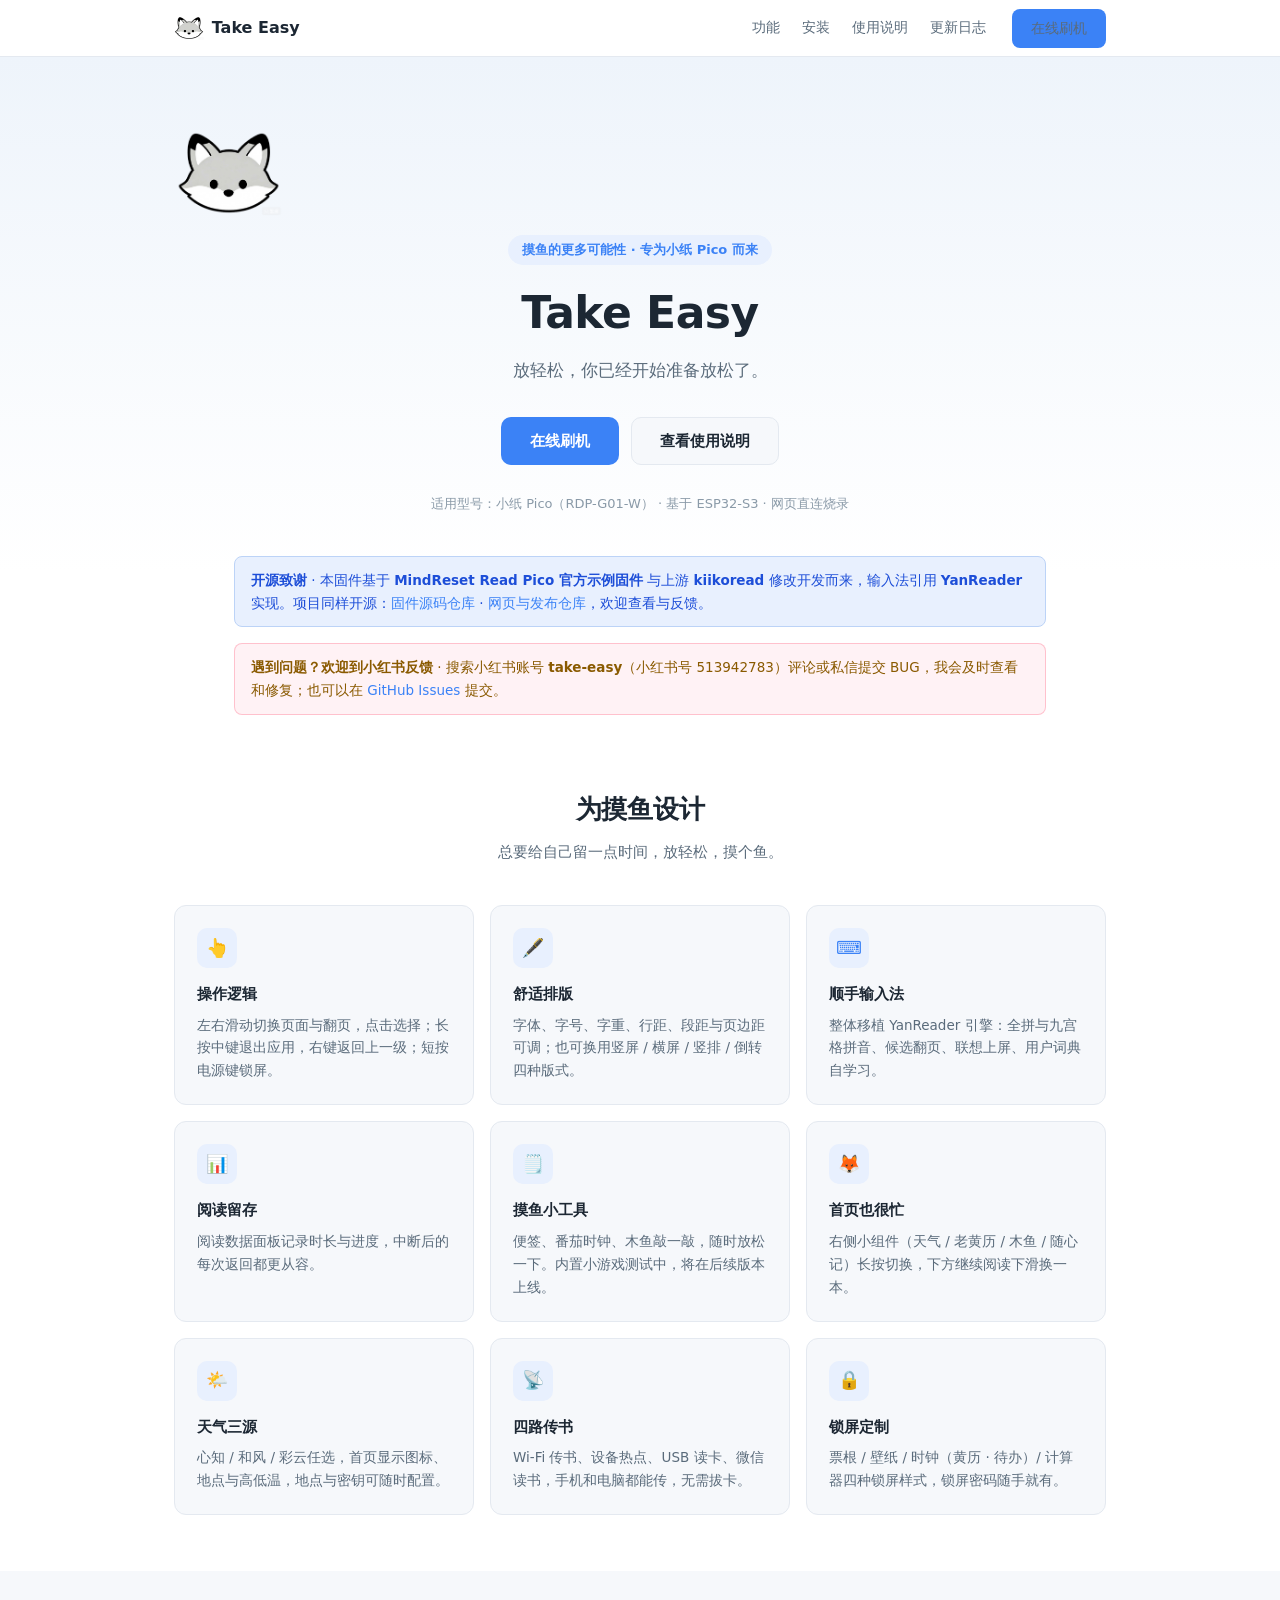
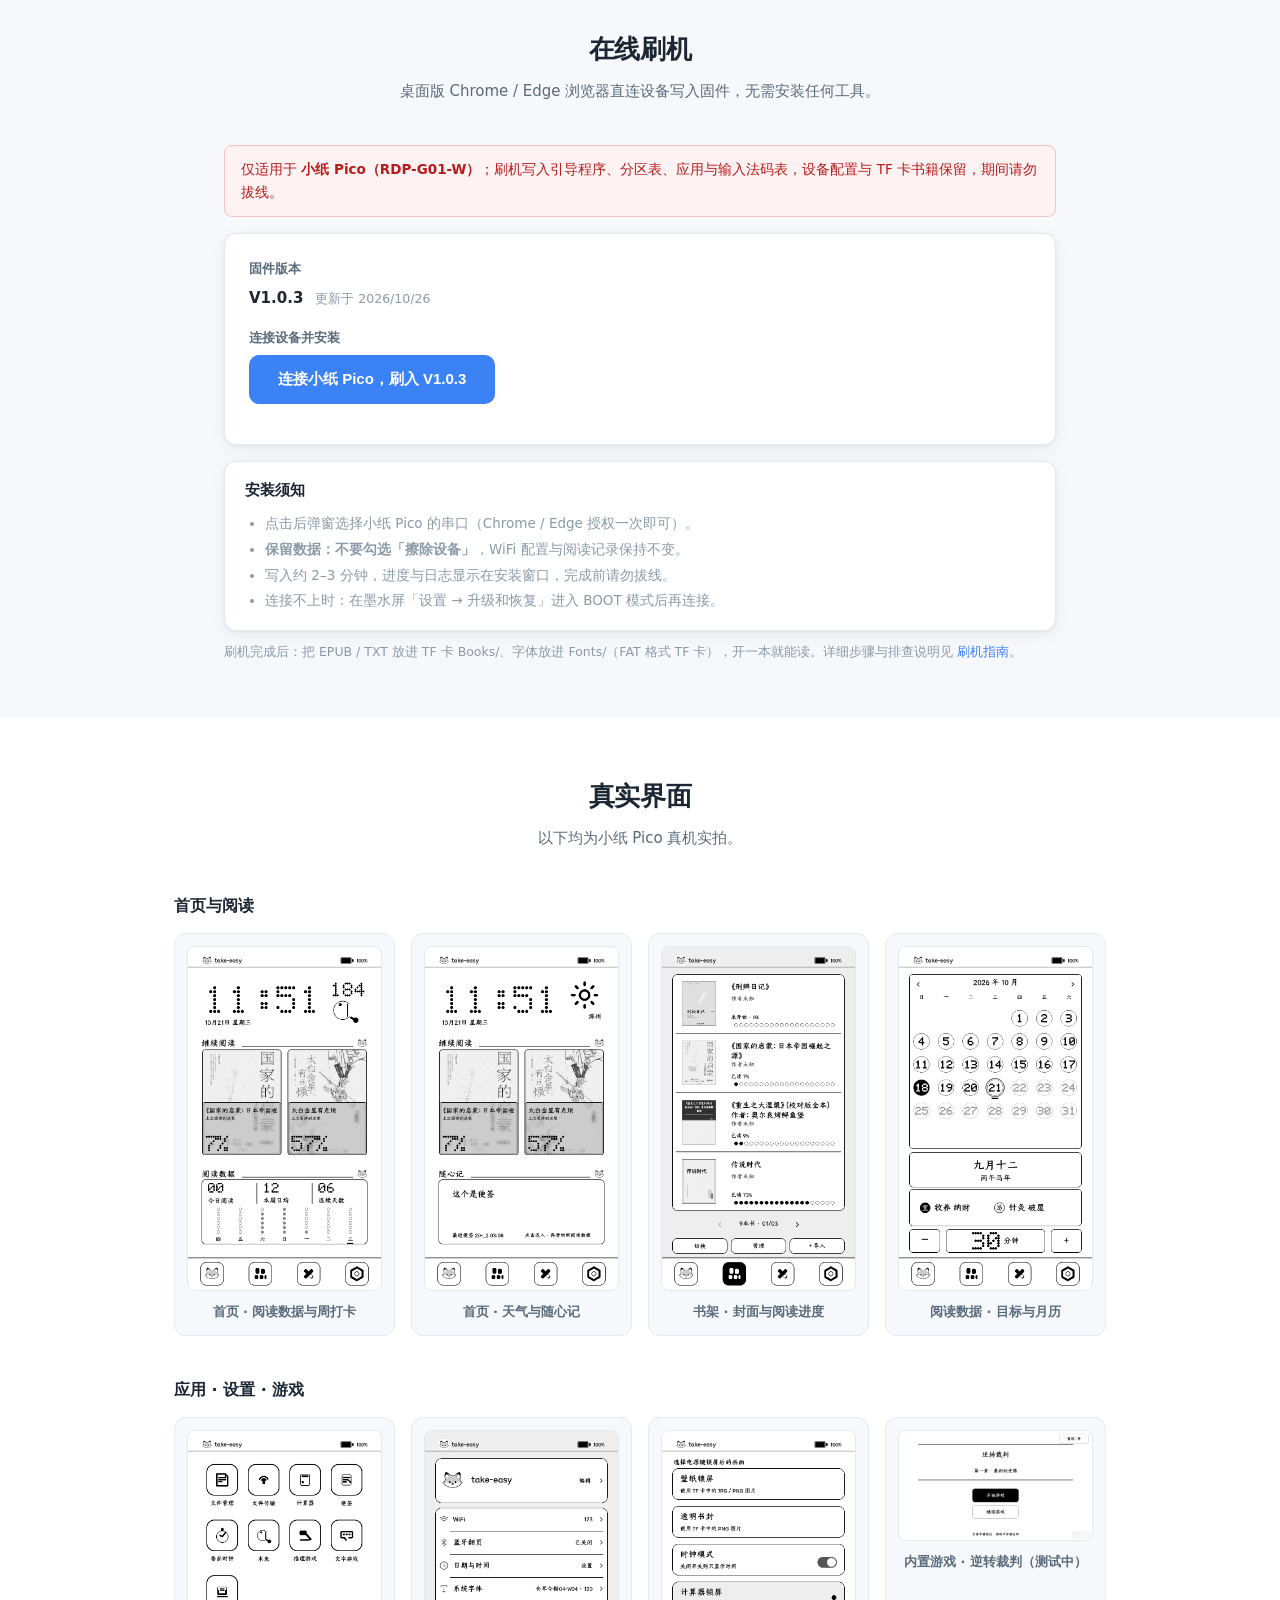
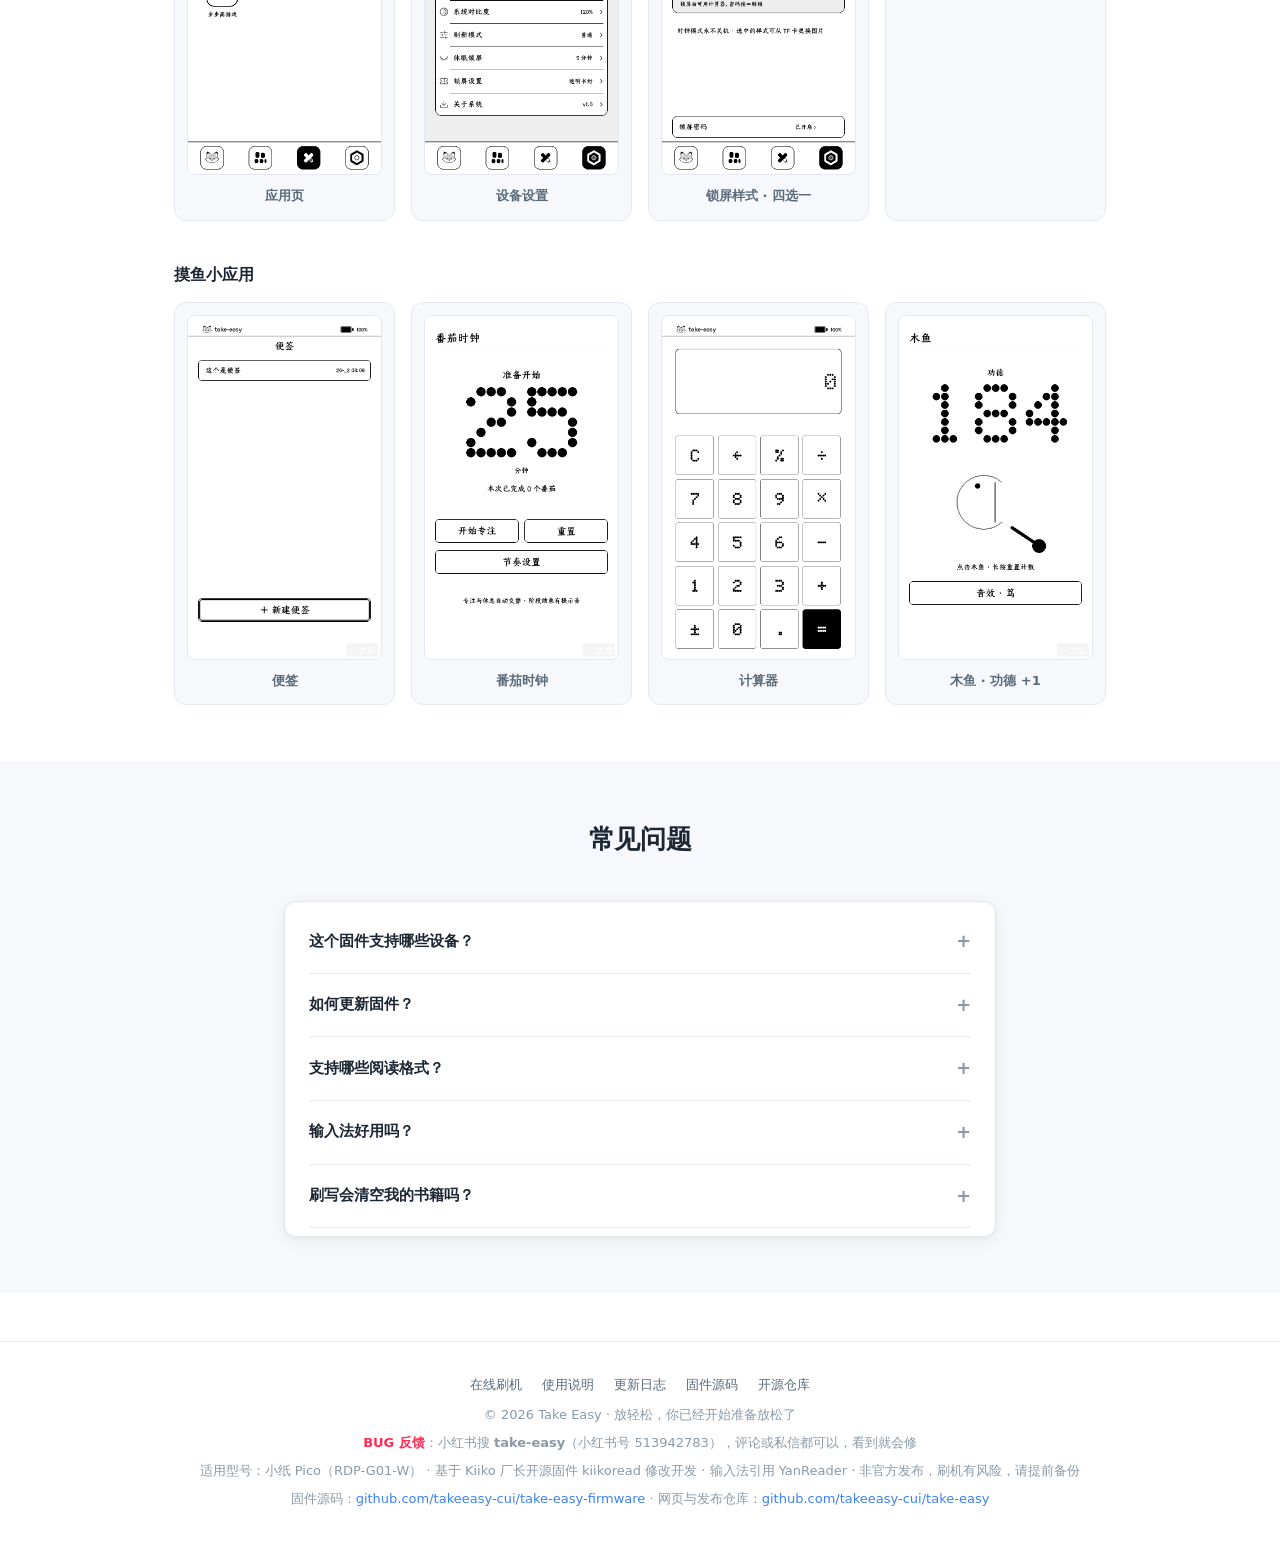
==== index.html @ c6db2474 "全站开源地址更新: 新增固件源码仓库 take-easy-firmware (github.com/takeeasy-cui/take-easy-firmware), BUG 反馈 Issues 指向" ====
<!DOCTYPE html>
<html lang="zh-CN">
<head>
  <meta charset="UTF-8" />
  <meta name="viewport" content="width=device-width, initial-scale=1" />
  <title>Take Easy · 摸鱼的更多可能性</title>
  <meta name="description" content="Take Easy · 放轻松，你已经开始准备放松了。适用于小纸 Pico 的墨水屏固件，在浏览器中直接安装。" />
  <link rel="icon" type="image/png" href="assets/icons/fox-32.png" />
  <link rel="stylesheet" href="assets/css/style.css?v=1.0.1" />
  <script src="./installer-bridge.js?v=1.0.1"></script>
  <script src="./flasher-integrity.js?v=20261026" defer></script>
  <script type="module" src="./vendor/web/install-button.js"></script>
</head>
<body>

  <nav class="nav">
    <div class="nav-inner">
      <a class="nav-brand" href="./"><img src="assets/icons/fox-logo.png" alt="Take Easy 图标" style="height:24px;width:auto;" /><span>Take Easy</span></a>
        <div class="nav-links">
        <a href="#features">功能</a>
        <a href="#flash">安装</a>
        <a href="docs/">使用说明</a>
        <a href="changelog/">更新日志</a>
        <a class="btn btn-primary" href="#flash">在线刷机</a>
      </div>
    </div>
  </nav>

  <!-- Hero -->
  <header class="hero">
    <div class="container">
      <img src="assets/icons/fox-logo.png" alt="Take Easy 狐狸图标" style="height:88px;width:auto;margin-bottom:18px;" />
      <span class="kicker">摸鱼的更多可能性 · 专为小纸 Pico 而来</span>
      <h1>Take Easy</h1>
      <p class="sub">放轻松，你已经开始准备放松了。</p>
      <div class="cta">
        <a class="btn btn-primary btn-lg" href="#flash">在线刷机</a>
        <a class="btn btn-ghost btn-lg" href="docs/">查看使用说明</a>
      </div>
      <p class="meta">适用型号：小纸 Pico（RDP-G01-W） · 基于 ESP32-S3 · 网页直连烧录</p>
    </div>
  </header>

  <!-- 开源致谢 -->
  <div class="container" style="max-width:860px;margin-top:-32px;">
    <div class="notice info">
      <div>
        <b>开源致谢</b> · 本固件基于 <b>MindReset Read Pico 官方示例固件</b> 与上游 <b>kiikoread</b> 修改开发而来，输入法引用 <b>YanReader</b> 实现。项目同样开源：<a href="https://github.com/takeeasy-cui/take-easy-firmware">固件源码仓库</a> · <a href="https://github.com/takeeasy-cui/take-easy">网页与发布仓库</a>，欢迎查看与反馈。
      </div>
    </div>
    <div class="notice" style="margin-top:12px;background:rgba(255,44,85,.06);border:1px solid rgba(255,44,85,.25);">
      <div>
        <b>遇到问题？欢迎到小红书反馈</b> · 搜索小红书账号 <b>take-easy</b>（小红书号 513942783）评论或私信提交 BUG，我会及时查看和修复；也可以在 <a href="https://github.com/takeeasy-cui/take-easy-firmware/issues">GitHub Issues</a> 提交。
      </div>
    </div>
  </div>

  <!-- 特性 -->
  <section class="section" id="features">
    <div class="container">
      <div class="section-title">
        <h2>为摸鱼设计</h2>
        <p>总要给自己留一点时间，放轻松，摸个鱼。</p>
      </div>
      <div class="features">
        <div class="feature">
          <div class="icon">👆</div>
          <h3>操作逻辑</h3>
          <p>左右滑动切换页面与翻页，点击选择；长按中键退出应用，右键返回上一级；短按电源键锁屏。</p>
        </div>
        <div class="feature">
          <div class="icon">🖋️</div>
          <h3>舒适排版</h3>
          <p>字体、字号、字重、行距、段距与页边距可调；也可换用竖屏 / 横屏 / 竖排 / 倒转四种版式。</p>
        </div>
        <div class="feature">
          <div class="icon">⌨️</div>
          <h3>顺手输入法</h3>
          <p>整体移植 YanReader 引擎：全拼与九宫格拼音、候选翻页、联想上屏、用户词典自学习。</p>
        </div>
        <div class="feature">
          <div class="icon">📊</div>
          <h3>阅读留存</h3>
          <p>阅读数据面板记录时长与进度，中断后的每次返回都更从容。</p>
        </div>
        <div class="feature">
          <div class="icon">🗒️</div>
          <h3>摸鱼小工具</h3>
          <p>便签、番茄时钟、木鱼敲一敲，随时放松一下。内置小游戏测试中，将在后续版本上线。</p>
        </div>
        <div class="feature">
          <div class="icon">🦊</div>
          <h3>首页也很忙</h3>
          <p>右侧小组件（天气 / 老黄历 / 木鱼 / 随心记）长按切换，下方继续阅读下滑换一本。</p>
        </div>
        <div class="feature">
          <div class="icon">🌤️</div>
          <h3>天气三源</h3>
          <p>心知 / 和风 / 彩云任选，首页显示图标、地点与高低温，地点与密钥可随时配置。</p>
        </div>
        <div class="feature">
          <div class="icon">📡</div>
          <h3>四路传书</h3>
          <p>Wi-Fi 传书、设备热点、USB 读卡、微信读书，手机和电脑都能传，无需拔卡。</p>
        </div>
        <div class="feature">
          <div class="icon">🔒</div>
          <h3>锁屏定制</h3>
          <p>票根 / 壁纸 / 时钟（黄历 · 待办）/ 计算器四种锁屏样式，锁屏密码随手就有。</p>
        </div>
      </div>
    </div>
  </section>

  <!-- 在线刷机（ESP Web Tools，2026-10-21 参照 kiikoread 刷机模式重做） -->
  <section class="section" id="flash" style="background:var(--bg-soft);">
    <div class="container" style="max-width:880px;">
      <div class="section-title">
        <h2>在线刷机</h2>
        <p>桌面版 Chrome / Edge 浏览器直连设备写入固件，无需安装任何工具。</p>
      </div>
      <div class="notice danger">
        <div>仅适用于 <b>小纸 Pico（RDP-G01-W）</b>；刷机写入引导程序、分区表、应用与输入法码表，设备配置与 TF 卡书籍保留，期间请勿拔线。</div>
      </div>
      <div class="card" style="margin-top:16px;">
        <div class="field">
          <label>固件版本</label>
          <div style="display:flex;gap:12px;align-items:baseline;flex-wrap:wrap;">
            <b id="fw-version" style="font-size:15px;">读取中…</b>
            <span id="fw-updated" style="font-size:12.5px;color:var(--text-3);"></span>
          </div>
        </div>
        <div class="field">
          <label>连接设备并安装</label>
          <esp-web-install-button id="flash-installer" hidden manifest="firmware/manifest.json">
            <button slot="activate" class="btn btn-primary btn-lg" type="button">连接小纸 Pico，开始刷机</button>
          </esp-web-install-button>
          <div id="flash-help" style="font-size:13.5px;color:var(--text-3);margin-top:8px;line-height:1.8;">
            <strong id="flash-help-title">正在加载刷机按钮…</strong>
            <p style="margin:6px 0 0;">请在电脑上使用 Chrome 或 Edge 打开本页，用数据线连接墨水屏后点击连接。</p>
          </div>
        </div>
      </div>
      <div class="card" style="margin-top:16px;padding:16px 20px;">
        <h3 style="margin:0 0 8px;font-size:15px;">安装须知</h3>
        <ul style="margin:0;padding-left:20px;font-size:13.5px;color:var(--text-3);line-height:1.9;">
          <li>点击后弹窗选择小纸 Pico 的串口（Chrome / Edge 授权一次即可）。</li>
          <li><b>保留数据：不要勾选「擦除设备」</b>，WiFi 配置与阅读记录保持不变。</li>
          <li>写入约 2–3 分钟，进度与日志显示在安装窗口，完成前请勿拔线。</li>
          <li>连接不上时：在墨水屏「设置 → 升级和恢复」进入 BOOT 模式后再连接。</li>
        </ul>
      </div>
      <p style="font-size:12.5px;color:var(--text-3);margin-top:10px;">
        刷机完成后：把 EPUB / TXT 放进 TF 卡 Books/、字体放进 Fonts/（FAT 格式 TF 卡），开一本就能读。详细步骤与排查说明见 <a href="install/">刷机指南</a>。
      </p>
    </div>
  </section>

  <!-- 界面截图 -->
  <section class="section">
    <div class="container">
      <div class="section-title">
        <h2>真实界面</h2>
        <p>以下均为小纸 Pico 真机实拍。</p>
      </div>

      <div class="shots-group">
        <h3>首页与阅读</h3>
        <div class="shots">
          <figure class="shot">
            <div class="pic"><img src="images/home.png" alt="首页：阅读数据与周打卡" loading="lazy" /></div>
            <figcaption>首页 · 阅读数据与周打卡</figcaption>
          </figure>
          <figure class="shot">
            <div class="pic"><img src="images/home-alt.png" alt="首页：天气与随心记" loading="lazy" /></div>
            <figcaption>首页 · 天气与随心记</figcaption>
          </figure>
          <figure class="shot">
            <div class="pic"><img src="images/shelf.png" alt="书架：封面与阅读进度" loading="lazy" /></div>
            <figcaption>书架 · 封面与阅读进度</figcaption>
          </figure>
          <figure class="shot">
            <div class="pic"><img src="images/reading-stats.png" alt="阅读数据：每日目标与月历" loading="lazy" /></div>
            <figcaption>阅读数据 · 目标与月历</figcaption>
          </figure>
        </div>
      </div>

      <div class="shots-group">
        <h3>应用 · 设置 · 游戏</h3>
        <div class="shots">
          <figure class="shot">
            <div class="pic"><img src="images/apps.png" alt="应用页" loading="lazy" /></div>
            <figcaption>应用页</figcaption>
          </figure>
          <figure class="shot">
            <div class="pic"><img src="images/settings.png" alt="设备设置" loading="lazy" /></div>
            <figcaption>设备设置</figcaption>
          </figure>
          <figure class="shot">
            <div class="pic"><img src="images/lockscreen.png" alt="锁屏样式：四种可选" loading="lazy" /></div>
            <figcaption>锁屏样式 · 四选一</figcaption>
          </figure>
          <figure class="shot">
            <div class="pic"><img src="images/game.png" alt="内置游戏：逆转裁判（测试中）" loading="lazy" /></div>
            <figcaption>内置游戏 · 逆转裁判（测试中）</figcaption>
          </figure>
        </div>
      </div>

      <div class="shots-group">
        <h3>摸鱼小应用</h3>
        <div class="shots cols4">
          <figure class="shot">
            <div class="pic"><img src="images/notes.png" alt="便签" loading="lazy" /></div>
            <figcaption>便签</figcaption>
          </figure>
          <figure class="shot">
            <div class="pic"><img src="images/pomodoro.png" alt="番茄时钟" loading="lazy" /></div>
            <figcaption>番茄时钟</figcaption>
          </figure>
          <figure class="shot">
            <div class="pic"><img src="images/calculator.png" alt="计算器" loading="lazy" /></div>
            <figcaption>计算器</figcaption>
          </figure>
          <figure class="shot">
            <div class="pic"><img src="images/woodfish.png" alt="木鱼" loading="lazy" /></div>
            <figcaption>木鱼 · 功德 +1</figcaption>
          </figure>
        </div>
      </div>
    </div>
  </section>

  <!-- FAQ -->
  <section class="section" style="background:var(--bg-soft);">
    <div class="container" style="max-width:760px;">
      <div class="section-title">
        <h2>常见问题</h2>
      </div>
      <div class="card" style="padding:8px 24px;">
        <details class="faq-item">
          <summary>这个固件支持哪些设备？</summary>
          <div class="ans">仅适用于小纸 Pico（RDP-G01-W，ESP32-S3 · 16MB 闪存 + 8MB PSRAM）墨水屏设备，请勿用于其他设备。</div>
        </details>
        <details class="faq-item">
          <summary>如何更新固件？</summary>
          <div class="ans">回到本页网页在线刷机重新安装即可；安装默认保留设备设置与阅读数据，TF 卡书籍不受影响。</div>
        </details>
        <details class="faq-item">
          <summary>支持哪些阅读格式？</summary>
          <div class="ans">EPUB 与 TXT。文字与常见插图可直接阅读，复杂的固定版式文档与超出容量的文件可能无法打开。</div>
        </details>
        <details class="faq-item">
          <summary>输入法好用吗？</summary>
          <div class="ans">输入法整体移植自 YanReader 引擎，支持全拼与九宫格拼音、候选翻页、联想上屏和用户词典自学习。</div>
        </details>
        <details class="faq-item">
          <summary>刷写会清空我的书籍吗？</summary>
          <div class="ans">不会。刷写针对设备闪存，不处理 TF 卡。书籍、字体等文件都保存在 TF 卡上。</div>
        </details>
      </div>
    </div>
  </section>

  <footer class="footer">
    <div class="links">
      <a href="install/">在线刷机</a>
      <a href="docs/">使用说明</a>
      <a href="changelog/">更新日志</a>
      <a href="https://github.com/takeeasy-cui/take-easy-firmware">固件源码</a>
      <a href="https://github.com/takeeasy-cui/take-easy">开源仓库</a>
    </div>
    <p>© 2026 Take Easy · 放轻松，你已经开始准备放松了</p>
    <p style="margin-top:6px;"><b style="color:#ff2d55;">BUG 反馈</b>：小红书搜 <b>take-easy</b>（小红书号 513942783），评论或私信都可以，看到就会修</p>
    <p style="margin-top:6px;">适用型号：小纸 Pico（RDP-G01-W） · 基于 Kiiko 厂长开源固件 kiikoread 修改开发 · 输入法引用 YanReader · 非官方发布，刷机有风险，请提前备份</p>
    <p style="margin-top:6px;">固件源码：<a href="https://github.com/takeeasy-cui/take-easy-firmware">github.com/takeeasy-cui/take-easy-firmware</a> · 网页与发布仓库：<a href="https://github.com/takeeasy-cui/take-easy">github.com/takeeasy-cui/take-easy</a></p>
  </footer>

  <script>
    (() => {
      let installer = document.getElementById("flash-installer");
      const help = document.getElementById("flash-help");
      const title = document.getElementById("flash-help-title");
      const versionEl = document.getElementById("fw-version");
      const updatedEl = document.getElementById("fw-updated");
      let serialReady = false, manifestReady = false;
      if (location.protocol === "file:") {
        title.textContent = "本地预览无法刷机，请访问线上刷机页。";
        return;
      }
      const showInstaller = () => { installer.hidden = !(serialReady && manifestReady); help.hidden = serialReady && manifestReady; };
      if (!window.isSecureContext) title.textContent = "请使用 HTTPS 打开的刷机页。";
      else if (!("serial" in navigator)) title.textContent = "当前浏览器无法连接串口，请使用电脑版 Chrome 或 Edge。";
      else {
        title.textContent = "正在加载刷机按钮…";
        const timer = setTimeout(() => { if (installer.hidden) title.textContent = "刷机按钮未能加载，请刷新页面后重试。"; }, 5000);
        customElements.whenDefined("esp-web-install-button").then(() => { clearTimeout(timer); serialReady = true; showInstaller(); });
      }
      (async () => {
        try {
          const manifestURL = new URL("firmware/manifest.json", document.baseURI).href;
          const response = await fetch(manifestURL, {cache: "no-store"});
          if (!response.ok) throw new Error("Release unavailable");
          const manifest = await response.json();
          versionEl.textContent = "V" + manifest.version;
          const published = new Date(manifest.updated_at);
          if (Number.isFinite(published.getTime()))
            updatedEl.textContent = "更新于 " + new Intl.DateTimeFormat("zh-CN", {timeZone: "Asia/Shanghai", year: "numeric", month: "2-digit", day: "2-digit"}).format(published);
          // 与 kiikoread 同构：克隆重建安装器，绑定校验快照与绝对清单地址
          const next = installer.cloneNode(true);
          next.manifest = manifestURL;
          next.setAttribute("manifest", manifestURL);
          next.prepareManifest = () => window.TakeEasyFlasher.prepare(manifest, manifestURL);
          next.querySelector("button").textContent = "连接小纸 Pico，刷入 V" + manifest.version;
          installer.replaceWith(next);
          installer = next;
          manifestReady = true;
          showInstaller();
        } catch (error) {
          versionEl.textContent = "版本信息读取失败，请刷新页面重试";
        }
      })();
    })();
  </script>
</body>
</html>
---- assets/css/style.css ----
/* ============================================================
   固件发布站 · 全局样式
   风格：极简 · 白底 · 淡蓝主色 · 扁平 · 紧凑
   ============================================================ */

:root {
  --bg: #ffffff;
  --bg-soft: #f6f8fb;
  --bg-blue: #eef4fb;
  --text: #1c2733;
  --text-2: #5a6b7b;
  --text-3: #8a9aa8;
  --primary: #3b82f6;
  --primary-dark: #2563eb;
  --primary-soft: #e8f0fe;
  --border: #e4e9f0;
  --success: #16a34a;
  --warn: #d97706;
  --danger: #dc2626;
  --radius: 12px;
  --radius-sm: 8px;
  --shadow: 0 1px 3px rgba(28, 39, 51, 0.06), 0 4px 16px rgba(28, 39, 51, 0.06);
  --font: "PingFang SC", "Microsoft YaHei", "Segoe UI", system-ui, -apple-system, sans-serif;
  --mono: "Cascadia Code", "JetBrains Mono", Consolas, "Courier New", monospace;
}

* { box-sizing: border-box; margin: 0; padding: 0; }

html { scroll-behavior: smooth; }

body {
  font-family: var(--font);
  background: var(--bg);
  color: var(--text);
  font-size: 15px;
  line-height: 1.7;
  -webkit-font-smoothing: antialiased;
}

a { color: var(--primary); text-decoration: none; }
a:hover { color: var(--primary-dark); }

img { max-width: 100%; display: block; }

.container { max-width: 980px; margin: 0 auto; padding: 0 24px; }

/* ---------- 导航栏 ---------- */
.nav {
  position: sticky; top: 0; z-index: 100;
  background: rgba(255, 255, 255, 0.85);
  backdrop-filter: blur(12px);
  -webkit-backdrop-filter: blur(12px);
  border-bottom: 1px solid var(--border);
}
.nav-inner {
  max-width: 980px; margin: 0 auto; padding: 0 24px;
  display: flex; align-items: center; justify-content: space-between;
  height: 56px;
}
.nav-brand {
  display: flex; align-items: center; gap: 8px;
  font-weight: 700; font-size: 16px; color: var(--text);
}
.nav-brand .dot {
  width: 8px; height: 8px; border-radius: 50%;
  background: var(--primary); display: inline-block;
}
.nav-links { display: flex; gap: 22px; align-items: center; }
.nav-links a { color: var(--text-2); font-size: 14px; font-weight: 500; }
.nav-links a:hover { color: var(--primary); }
.nav-links .btn { margin-left: 4px; }

@media (max-width: 640px) {
  .nav-links { gap: 12px; }
  .nav-links a { font-size: 13px; }
  .hide-sm { display: none; }
}

/* ---------- 按钮 ---------- */
.btn {
  display: inline-flex; align-items: center; gap: 6px;
  padding: 8px 18px; border-radius: var(--radius-sm);
  font-size: 14px; font-weight: 600; line-height: 1.5;
  border: 1px solid transparent; cursor: pointer;
  transition: all 0.15s ease; user-select: none;
}
.btn:disabled { opacity: 0.5; cursor: not-allowed; }
.btn-primary { background: var(--primary); color: #fff; }
.btn-primary:hover:not(:disabled) { background: var(--primary-dark); }
.btn-outline { background: transparent; color: var(--primary); border-color: var(--primary); }
.btn-outline:hover:not(:disabled) { background: var(--primary-soft); }
.btn-ghost { background: var(--bg-soft); color: var(--text); border-color: var(--border); }
.btn-ghost:hover:not(:disabled) { background: var(--border); }
.btn-lg { padding: 12px 28px; font-size: 15px; border-radius: 10px; }
.btn-block { width: 100%; justify-content: center; }
.btn-success { background: var(--success); color: #fff; }
.btn-success:hover:not(:disabled) { background: #15803d; }

/* ---------- Hero ---------- */
.hero {
  padding: 72px 0 56px;
  background: linear-gradient(180deg, var(--bg-blue) 0%, var(--bg) 100%);
  text-align: center;
}
.hero .kicker {
  display: inline-block; font-size: 13px; font-weight: 600;
  color: var(--primary); background: var(--primary-soft);
  padding: 4px 14px; border-radius: 999px; margin-bottom: 20px;
}
.hero h1 { font-size: 44px; font-weight: 800; letter-spacing: -0.5px; line-height: 1.25; }
.hero .sub { margin: 16px auto 32px; max-width: 560px; color: var(--text-2); font-size: 17px; }
.hero .cta { display: flex; gap: 12px; justify-content: center; flex-wrap: wrap; }
.hero .meta { margin-top: 28px; color: var(--text-3); font-size: 13px; }

@media (max-width: 640px) {
  .hero { padding: 48px 0 40px; }
  .hero h1 { font-size: 32px; }
}

/* ---------- 区块 ---------- */
.section { padding: 56px 0; }
.section-title { text-align: center; margin-bottom: 40px; }
.section-title h2 { font-size: 26px; font-weight: 800; letter-spacing: -0.3px; }
.section-title p { color: var(--text-2); margin-top: 8px; font-size: 15px; }

/* 特性卡片 */
.features { display: grid; grid-template-columns: repeat(3, 1fr); gap: 16px; }
@media (max-width: 768px) { .features { grid-template-columns: 1fr; } }
.feature {
  background: var(--bg-soft); border: 1px solid var(--border);
  border-radius: var(--radius); padding: 22px;
  transition: transform 0.15s ease, box-shadow 0.15s ease;
}
.feature:hover { transform: translateY(-2px); box-shadow: var(--shadow); }
.feature .icon {
  width: 40px; height: 40px; border-radius: 10px;
  background: var(--primary-soft); color: var(--primary);
  display: flex; align-items: center; justify-content: center;
  font-size: 18px; margin-bottom: 14px;
}
.feature h3 { font-size: 15px; font-weight: 700; margin-bottom: 6px; }
.feature p { font-size: 13.5px; color: var(--text-2); }

/* ---------- 卡片/面板 ---------- */
.card {
  background: var(--bg); border: 1px solid var(--border);
  border-radius: var(--radius); box-shadow: var(--shadow);
  padding: 24px;
}
.card + .card { margin-top: 16px; }

/* ---------- 刷机页 ---------- */
.flash-wrap { max-width: 720px; margin: 0 auto; padding: 48px 0 72px; }
.flash-steps {
  display: flex; gap: 8px; margin-bottom: 28px;
  counter-reset: step;
}
.flash-steps .step {
  flex: 1; text-align: center; padding: 10px 8px;
  border: 1px solid var(--border); border-radius: var(--radius-sm);
  background: var(--bg-soft); color: var(--text-3);
  font-size: 13px; font-weight: 600; position: relative;
}
.flash-steps .step.active {
  background: var(--primary-soft); border-color: var(--primary);
  color: var(--primary);
}
.flash-steps .step.done {
  background: #e7f6ec; border-color: #bbe6c8; color: var(--success);
}

/* 进度条 */
.progress-wrap { margin-top: 16px; }
.progress-bar {
  height: 8px; background: var(--bg-soft);
  border: 1px solid var(--border); border-radius: 999px; overflow: hidden;
}
.progress-bar .fill {
  height: 100%; width: 0%; border-radius: 999px;
  background: linear-gradient(90deg, var(--primary), #60a5fa);
  transition: width 0.2s ease;
}
.progress-text { display: flex; justify-content: space-between; font-size: 12.5px; color: var(--text-3); margin-top: 6px; }

/* 日志 */
.log {
  margin-top: 16px; background: #0f172a; color: #cbd5e1;
  border-radius: var(--radius-sm); padding: 14px 16px;
  font-family: var(--mono); font-size: 12.5px; line-height: 1.6;
  max-height: 220px; overflow-y: auto; white-space: pre-wrap; word-break: break-all;
}
.log .ok { color: #4ade80; }
.log .err { color: #f87171; }
.log .info { color: #93c5fd; }

/* 表单 */
.field { margin-bottom: 16px; }
.field label { display: block; font-size: 13px; font-weight: 600; margin-bottom: 6px; color: var(--text-2); }
.select, .input {
  width: 100%; padding: 10px 14px; font-size: 14px;
  border: 1px solid var(--border); border-radius: var(--radius-sm);
  background: var(--bg); color: var(--text); outline: none;
  font-family: var(--font);
}
.select:focus, .input:focus { border-color: var(--primary); box-shadow: 0 0 0 3px var(--primary-soft); }

/* 单选卡片 */
.radio-cards { display: grid; grid-template-columns: 1fr 1fr; gap: 12px; }
.radio-card {
  border: 1px solid var(--border); border-radius: var(--radius-sm);
  padding: 14px 16px; cursor: pointer; transition: all 0.15s ease;
  background: var(--bg);
}
.radio-card:hover { border-color: var(--primary); }
.radio-card.selected { border-color: var(--primary); background: var(--primary-soft); }
.radio-card .t { font-weight: 700; font-size: 14px; }
.radio-card .d { font-size: 12.5px; color: var(--text-2); margin-top: 2px; }

/* 文件清单 */
.file-list { border: 1px solid var(--border); border-radius: var(--radius-sm); overflow: hidden; margin-top: 12px; }
.file-row {
  display: flex; justify-content: space-between; align-items: center;
  padding: 10px 14px; font-size: 13.5px; border-bottom: 1px solid var(--border);
}
.file-row:last-child { border-bottom: none; }
.file-row .off { font-family: var(--mono); color: var(--text-3); font-size: 12.5px; }
.file-row .sz { font-family: var(--mono); color: var(--text-3); font-size: 12px; }

/* 徽章 */
.badge {
  display: inline-block; font-size: 12px; font-weight: 600;
  padding: 2px 10px; border-radius: 999px;
}
.badge-blue { background: var(--primary-soft); color: var(--primary); }
.badge-green { background: #e7f6ec; color: var(--success); }
.badge-gray { background: var(--bg-soft); color: var(--text-2); border: 1px solid var(--border); }

/* ---------- 下载表 ---------- */
.table { width: 100%; border-collapse: collapse; }
.table th, .table td {
  text-align: left; padding: 12px 14px; font-size: 13.5px;
  border-bottom: 1px solid var(--border);
}
.table th { font-weight: 700; color: var(--text-2); background: var(--bg-soft); font-size: 12.5px; }
.table tr:hover td { background: var(--bg-soft); }
.mono { font-family: var(--mono); font-size: 12.5px; color: var(--text-2); }

/* ---------- 页脚 ---------- */
.footer {
  border-top: 1px solid var(--border);
  padding: 32px 0; margin-top: 48px;
  color: var(--text-3); font-size: 13px; text-align: center;
}
.footer .links { margin-bottom: 8px; display: flex; gap: 20px; justify-content: center; flex-wrap: wrap; }
.footer .links a { color: var(--text-2); }
.footer .links a:hover { color: var(--primary); }

/* ---------- FAQ ---------- */
.faq-item { border-bottom: 1px solid var(--border); padding: 16px 0; }
.faq-item summary { cursor: pointer; font-weight: 600; font-size: 15px; list-style: none; display: flex; justify-content: space-between; align-items: center; }
.faq-item summary::after { content: "+"; color: var(--text-3); font-size: 18px; }
.faq-item[open] summary::after { content: "−"; }
.faq-item .ans { margin-top: 10px; color: var(--text-2); font-size: 14px; padding-right: 24px; }

/* ---------- 提示条 ---------- */
.notice {
  display: flex; gap: 10px; align-items: flex-start;
  background: #fff8ec; border: 1px solid #f3d9a4;
  color: #8a5a00; border-radius: var(--radius-sm);
  padding: 12px 16px; font-size: 13.5px; margin: 16px 0;
}
.notice.info { background: var(--primary-soft); border-color: #bcd3f7; color: #1d4ed8; }
.notice.danger { background: #fef2f2; border-color: #f5c2c2; color: #b91c1c; }

/* ---------- 文档 ---------- */
.doc h1 { font-size: 28px; font-weight: 800; margin: 40px 0 16px; }
.doc h2 { font-size: 20px; font-weight: 700; margin: 32px 0 12px; padding-bottom: 8px; border-bottom: 1px solid var(--border); }
.doc h3 { font-size: 16px; font-weight: 700; margin: 20px 0 8px; }
.doc p, .doc li { color: var(--text-2); font-size: 14.5px; }
.doc ul, .doc ol { padding-left: 22px; margin: 8px 0; }
.doc code {
  font-family: var(--mono); font-size: 13px;
  background: var(--bg-soft); border: 1px solid var(--border);
  padding: 1px 6px; border-radius: 5px;
}
.doc pre {
  background: #0f172a; color: #cbd5e1; padding: 16px;
  border-radius: var(--radius-sm); overflow-x: auto;
  font-family: var(--mono); font-size: 13px; margin: 12px 0;
}
.doc table { border-collapse: collapse; width: 100%; margin: 12px 0; font-size: 13.5px; }
.doc table th, .doc table td { border: 1px solid var(--border); padding: 8px 12px; text-align: left; }
.doc table th { background: var(--bg-soft); }

/* ---------- 下载列表 ---------- */
.dl-item {
  display: flex; align-items: center; gap: 16px;
  border: 1px solid var(--border); border-radius: var(--radius);
  padding: 16px 20px; margin-bottom: 12px;
}
.dl-item .meta { flex: 1; }
.dl-item .meta .v { font-weight: 700; font-size: 15px; }
.dl-item .meta .d { font-size: 12.5px; color: var(--text-3); margin-top: 2px; }
.dl-item .actions { display: flex; gap: 8px; flex-wrap: wrap; }

/* 提示气泡（毛玻璃） */
.modal-mask {
  position: fixed; inset: 0; z-index: 200;
  background: rgba(15, 23, 42, 0.4);
  display: none; align-items: center; justify-content: center;
}
.modal-mask.show { display: flex; }
.modal {
  background: rgba(255, 255, 255, 0.92);
  backdrop-filter: blur(16px); -webkit-backdrop-filter: blur(16px);
  border-radius: 16px; border: 1px solid rgba(255,255,255,0.6);
  box-shadow: 0 20px 60px rgba(15, 23, 42, 0.25);
  padding: 28px; width: min(420px, calc(100vw - 48px));
  text-align: center;
}
.modal h3 { font-size: 17px; margin-bottom: 8px; }
.modal p { color: var(--text-2); font-size: 14px; }
.modal .actions { display: flex; gap: 10px; justify-content: center; margin-top: 20px; }

/* 加载动画 */
.spinner {
  width: 20px; height: 20px; border-radius: 50%;
  border: 3px solid var(--primary-soft); border-top-color: var(--primary);
  animation: spin 0.8s linear infinite; display: inline-block;
}
@keyframes spin { to { transform: rotate(360deg); } }

/* 空态 */
.empty { text-align: center; padding: 40px 0; color: var(--text-3); font-size: 14px; }

/* ---------- 真机截图 ---------- */
.shots-group { margin-bottom: 40px; }
.shots-group:last-child { margin-bottom: 0; }
.shots-group h3 {
  font-size: 16px; font-weight: 700; margin-bottom: 14px;
  color: var(--text);
}
.shots { display: grid; grid-template-columns: repeat(4, 1fr); gap: 16px; }
.shots.cols4 { grid-template-columns: repeat(4, 1fr); }
.shot {
  background: var(--bg-soft); border: 1px solid var(--border);
  border-radius: var(--radius); padding: 12px;
  transition: transform 0.15s ease, box-shadow 0.15s ease;
}
.shot:hover { transform: translateY(-2px); box-shadow: var(--shadow); }
.shot .pic {
  background: var(--bg); border: 1px solid var(--border);
  border-radius: var(--radius-sm); overflow: hidden;
}
.shot .pic img { display: block; width: 100%; height: auto; }
.shot figcaption {
  text-align: center; margin-top: 10px;
  font-size: 13px; font-weight: 600; color: var(--text-2);
}
@media (max-width: 768px) {
  .shots, .shots.cols4 { grid-template-columns: repeat(2, 1fr); }
}
@media (max-width: 480px) {
  .shots, .shots.cols4 { grid-template-columns: 1fr; }
}
/* ESP Web Tools install-button 主题适配（2026-10-21） */
esp-web-install-button {
  --esp-tools-button-color: var(--primary);
  --esp-tools-button-text-color: #ffffff;
  --esp-tools-button-border-radius: var(--radius-sm);
}
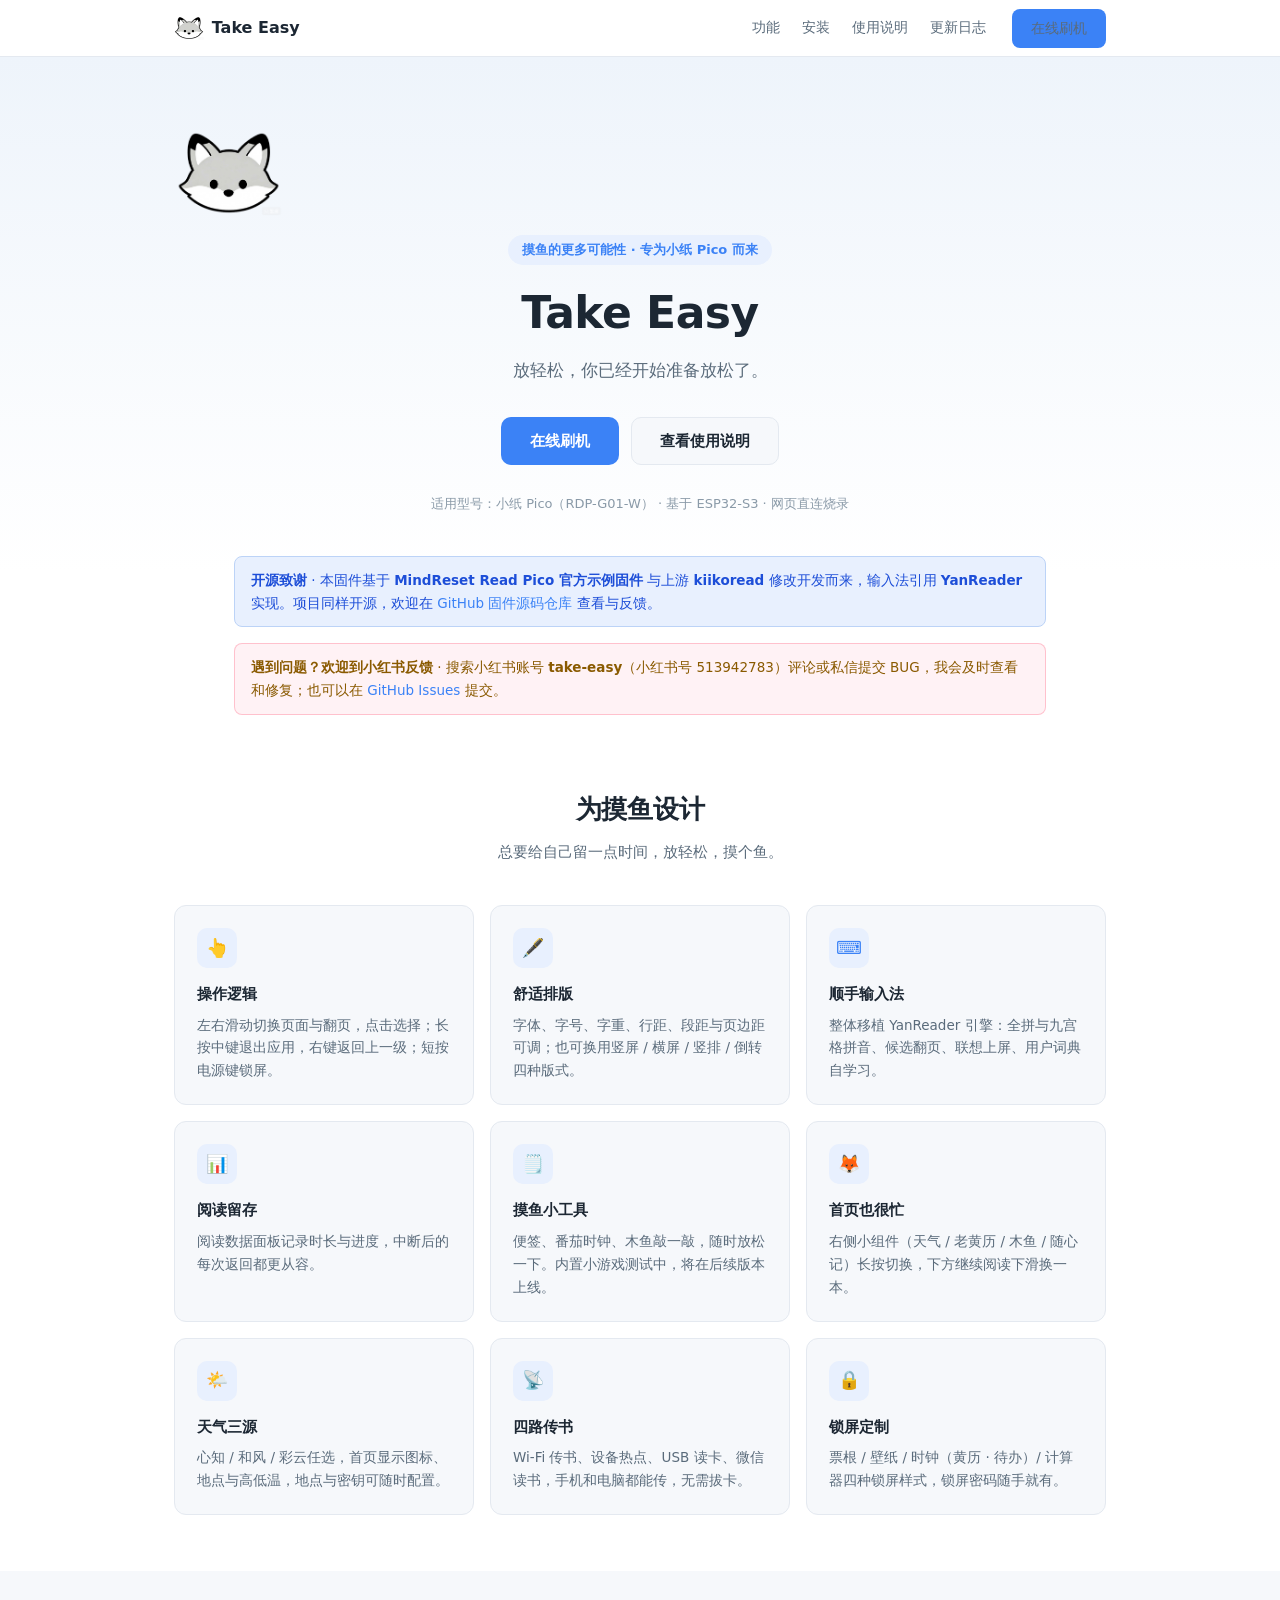
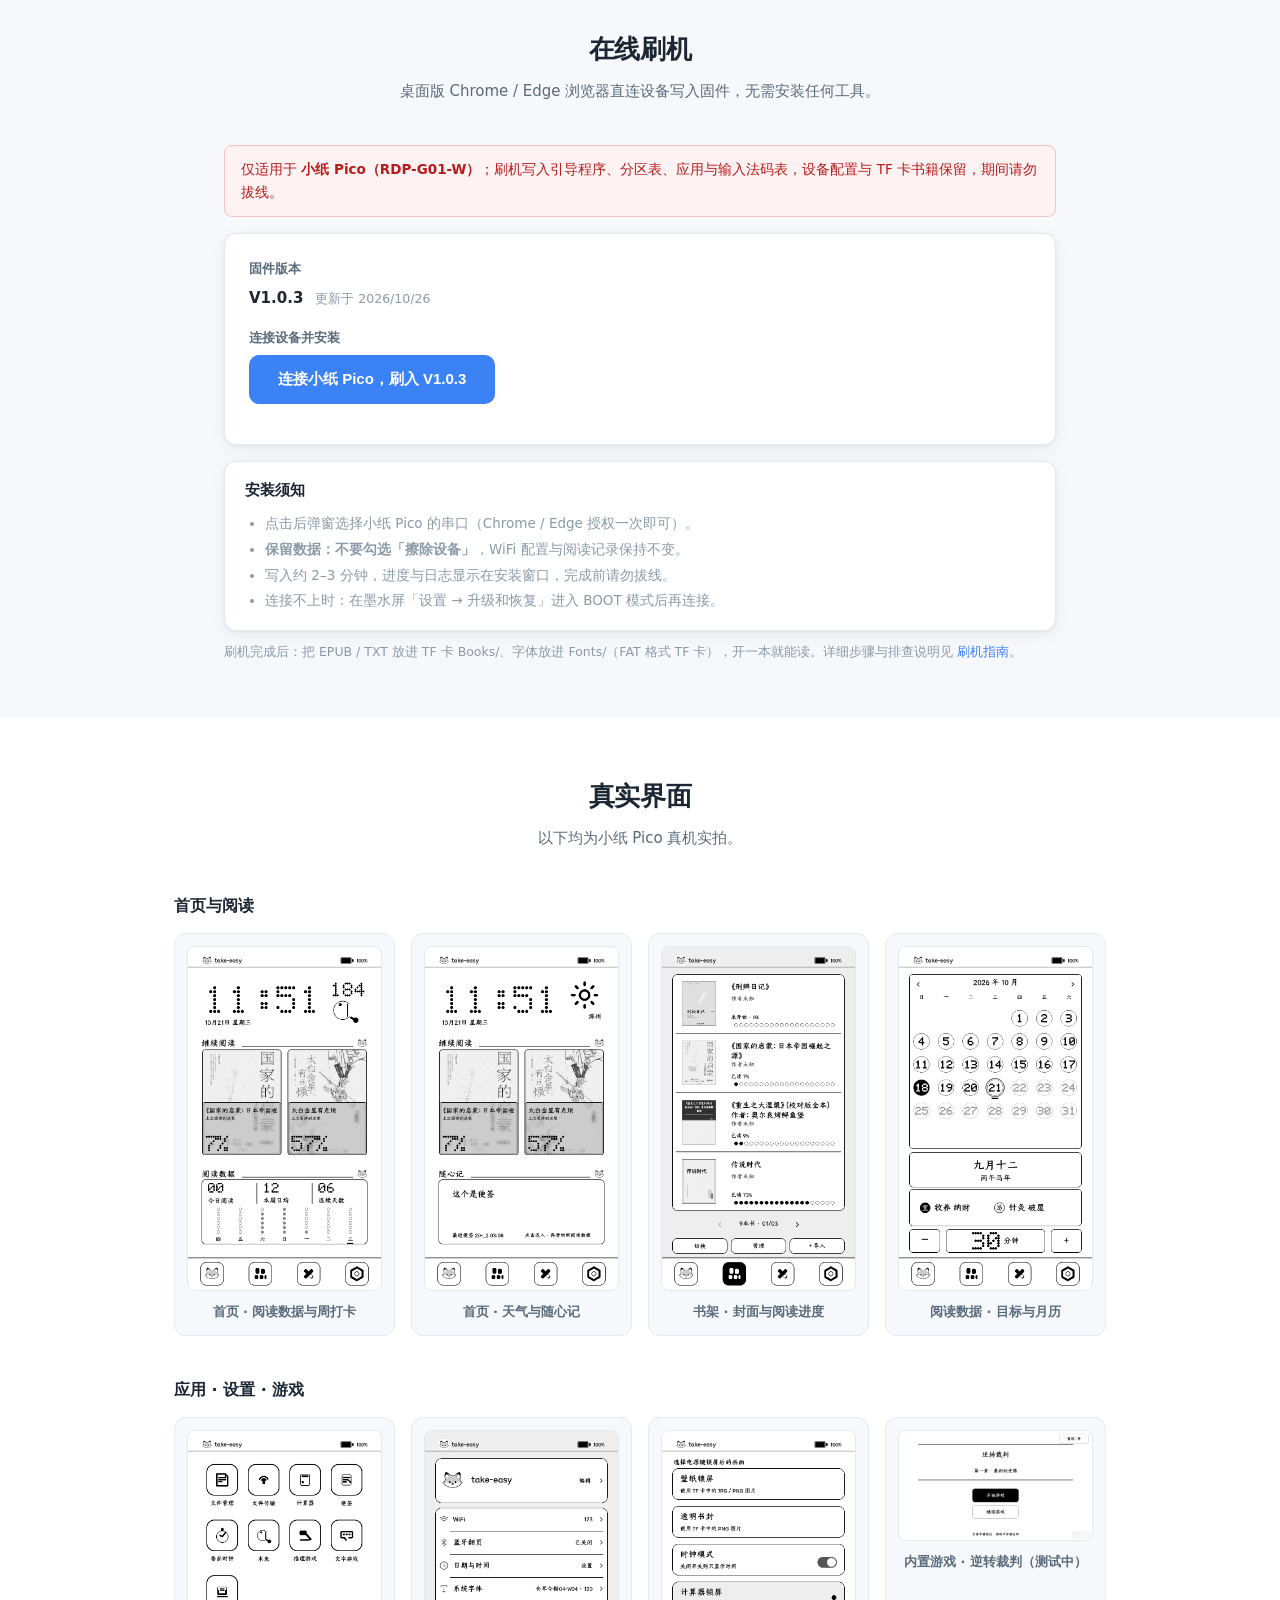
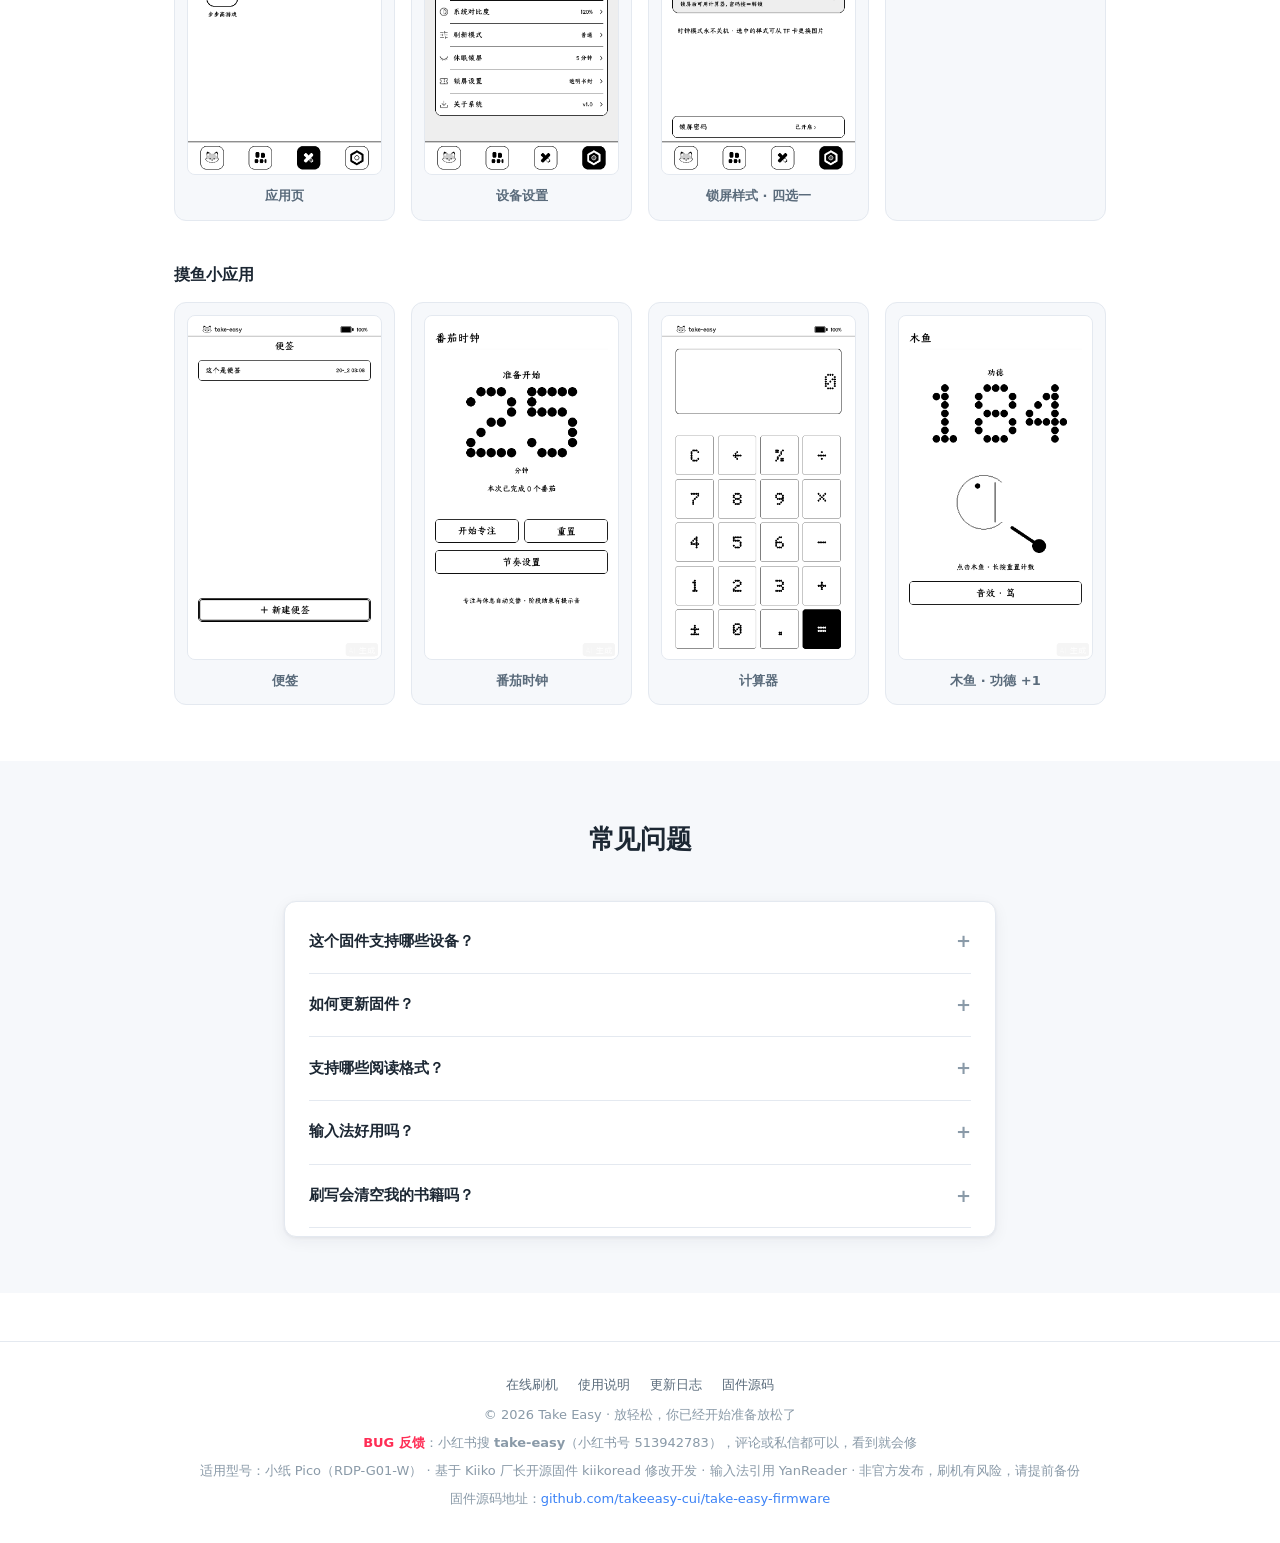
==== commit f0d2a031: "全站开源链接精简: 仅保留固件源码仓库 take-easy-firmware, 移除网页与发布仓库链接" ====
--- a/index.html
+++ b/index.html
@@ -45,7 +45,7 @@
   <div class="container" style="max-width:860px;margin-top:-32px;">
     <div class="notice info">
       <div>
-        <b>开源致谢</b> · 本固件基于 <b>MindReset Read Pico 官方示例固件</b> 与上游 <b>kiikoread</b> 修改开发而来，输入法引用 <b>YanReader</b> 实现。项目同样开源：<a href="https://github.com/takeeasy-cui/take-easy-firmware">固件源码仓库</a> · <a href="https://github.com/takeeasy-cui/take-easy">网页与发布仓库</a>，欢迎查看与反馈。
+        <b>开源致谢</b> · 本固件基于 <b>MindReset Read Pico 官方示例固件</b> 与上游 <b>kiikoread</b> 修改开发而来，输入法引用 <b>YanReader</b> 实现。项目同样开源，欢迎在 <a href="https://github.com/takeeasy-cui/take-easy-firmware">GitHub 固件源码仓库</a> 查看与反馈。
       </div>
     </div>
     <div class="notice" style="margin-top:12px;background:rgba(255,44,85,.06);border:1px solid rgba(255,44,85,.25);">
@@ -269,12 +269,11 @@
       <a href="docs/">使用说明</a>
       <a href="changelog/">更新日志</a>
       <a href="https://github.com/takeeasy-cui/take-easy-firmware">固件源码</a>
-      <a href="https://github.com/takeeasy-cui/take-easy">开源仓库</a>
     </div>
     <p>© 2026 Take Easy · 放轻松，你已经开始准备放松了</p>
     <p style="margin-top:6px;"><b style="color:#ff2d55;">BUG 反馈</b>：小红书搜 <b>take-easy</b>（小红书号 513942783），评论或私信都可以，看到就会修</p>
     <p style="margin-top:6px;">适用型号：小纸 Pico（RDP-G01-W） · 基于 Kiiko 厂长开源固件 kiikoread 修改开发 · 输入法引用 YanReader · 非官方发布，刷机有风险，请提前备份</p>
-    <p style="margin-top:6px;">固件源码：<a href="https://github.com/takeeasy-cui/take-easy-firmware">github.com/takeeasy-cui/take-easy-firmware</a> · 网页与发布仓库：<a href="https://github.com/takeeasy-cui/take-easy">github.com/takeeasy-cui/take-easy</a></p>
+    <p style="margin-top:6px;">固件源码地址：<a href="https://github.com/takeeasy-cui/take-easy-firmware">github.com/takeeasy-cui/take-easy-firmware</a></p>
   </footer>
 
   <script>
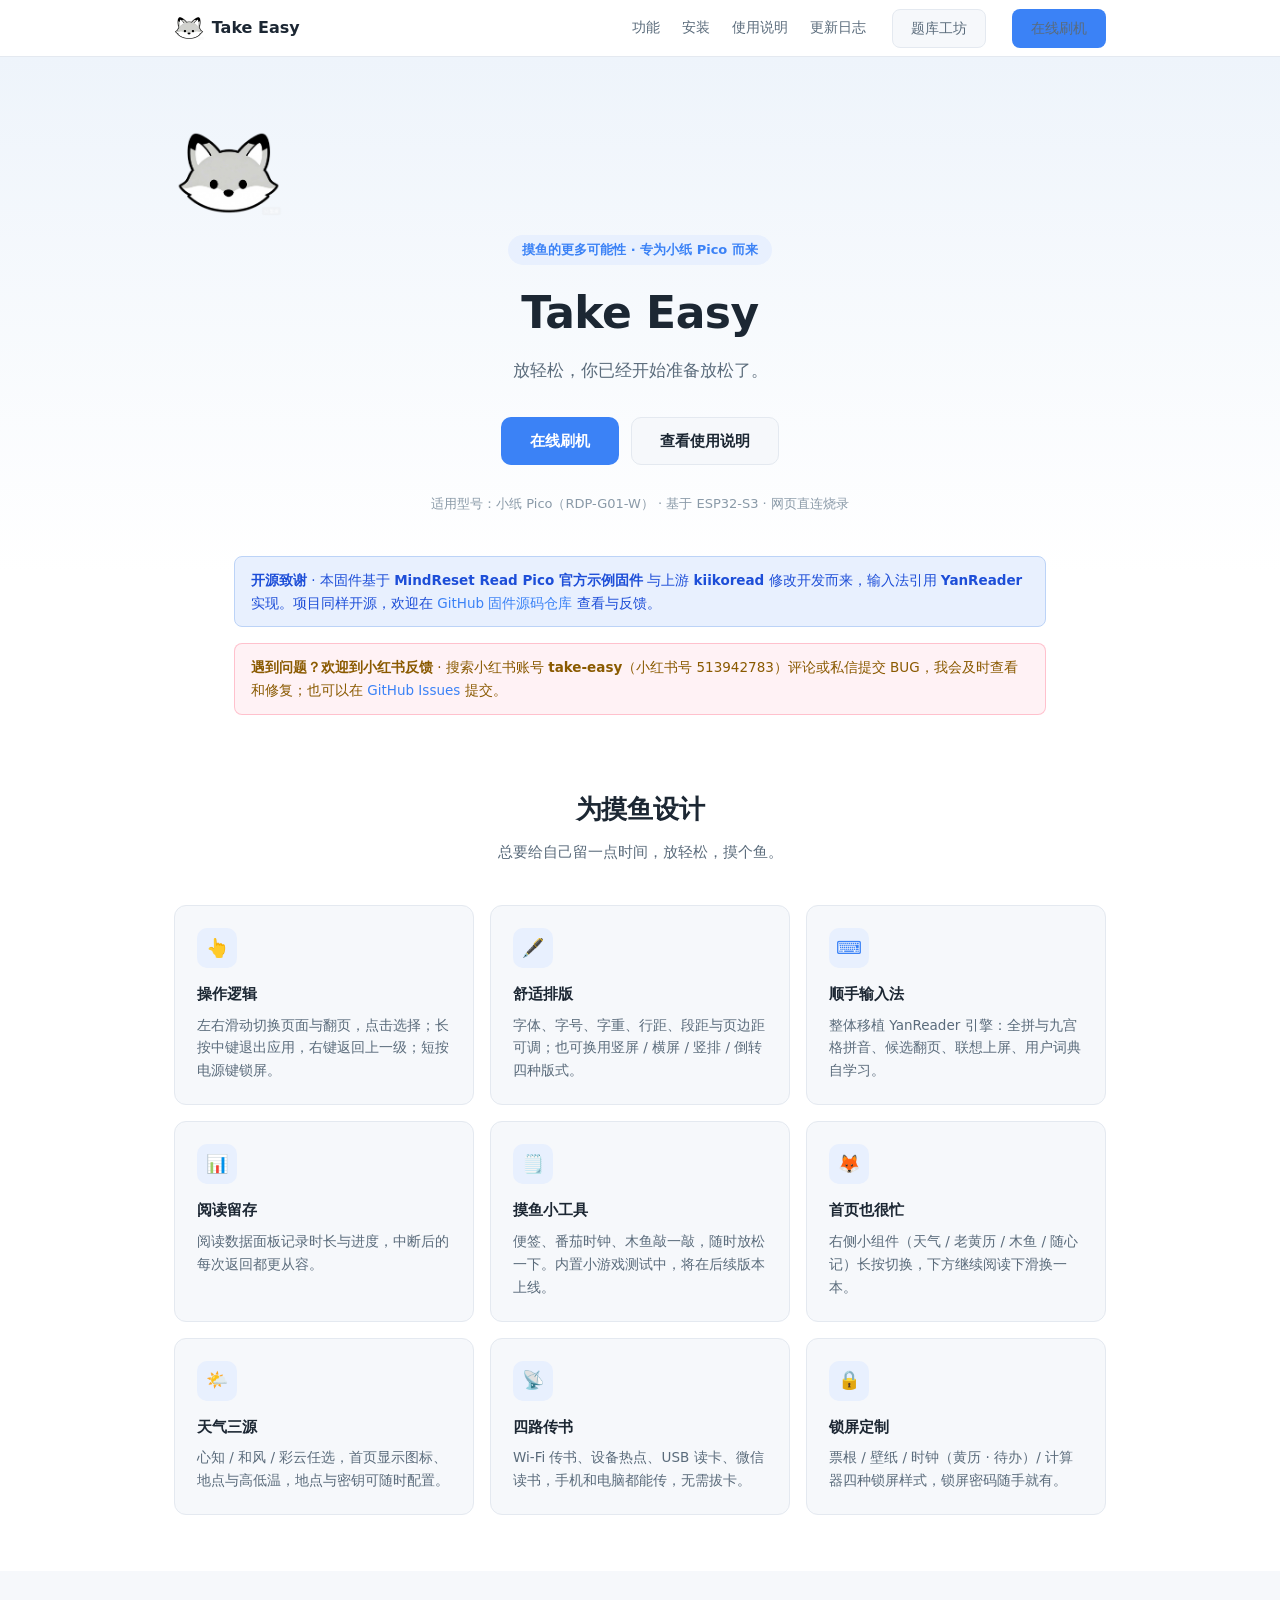
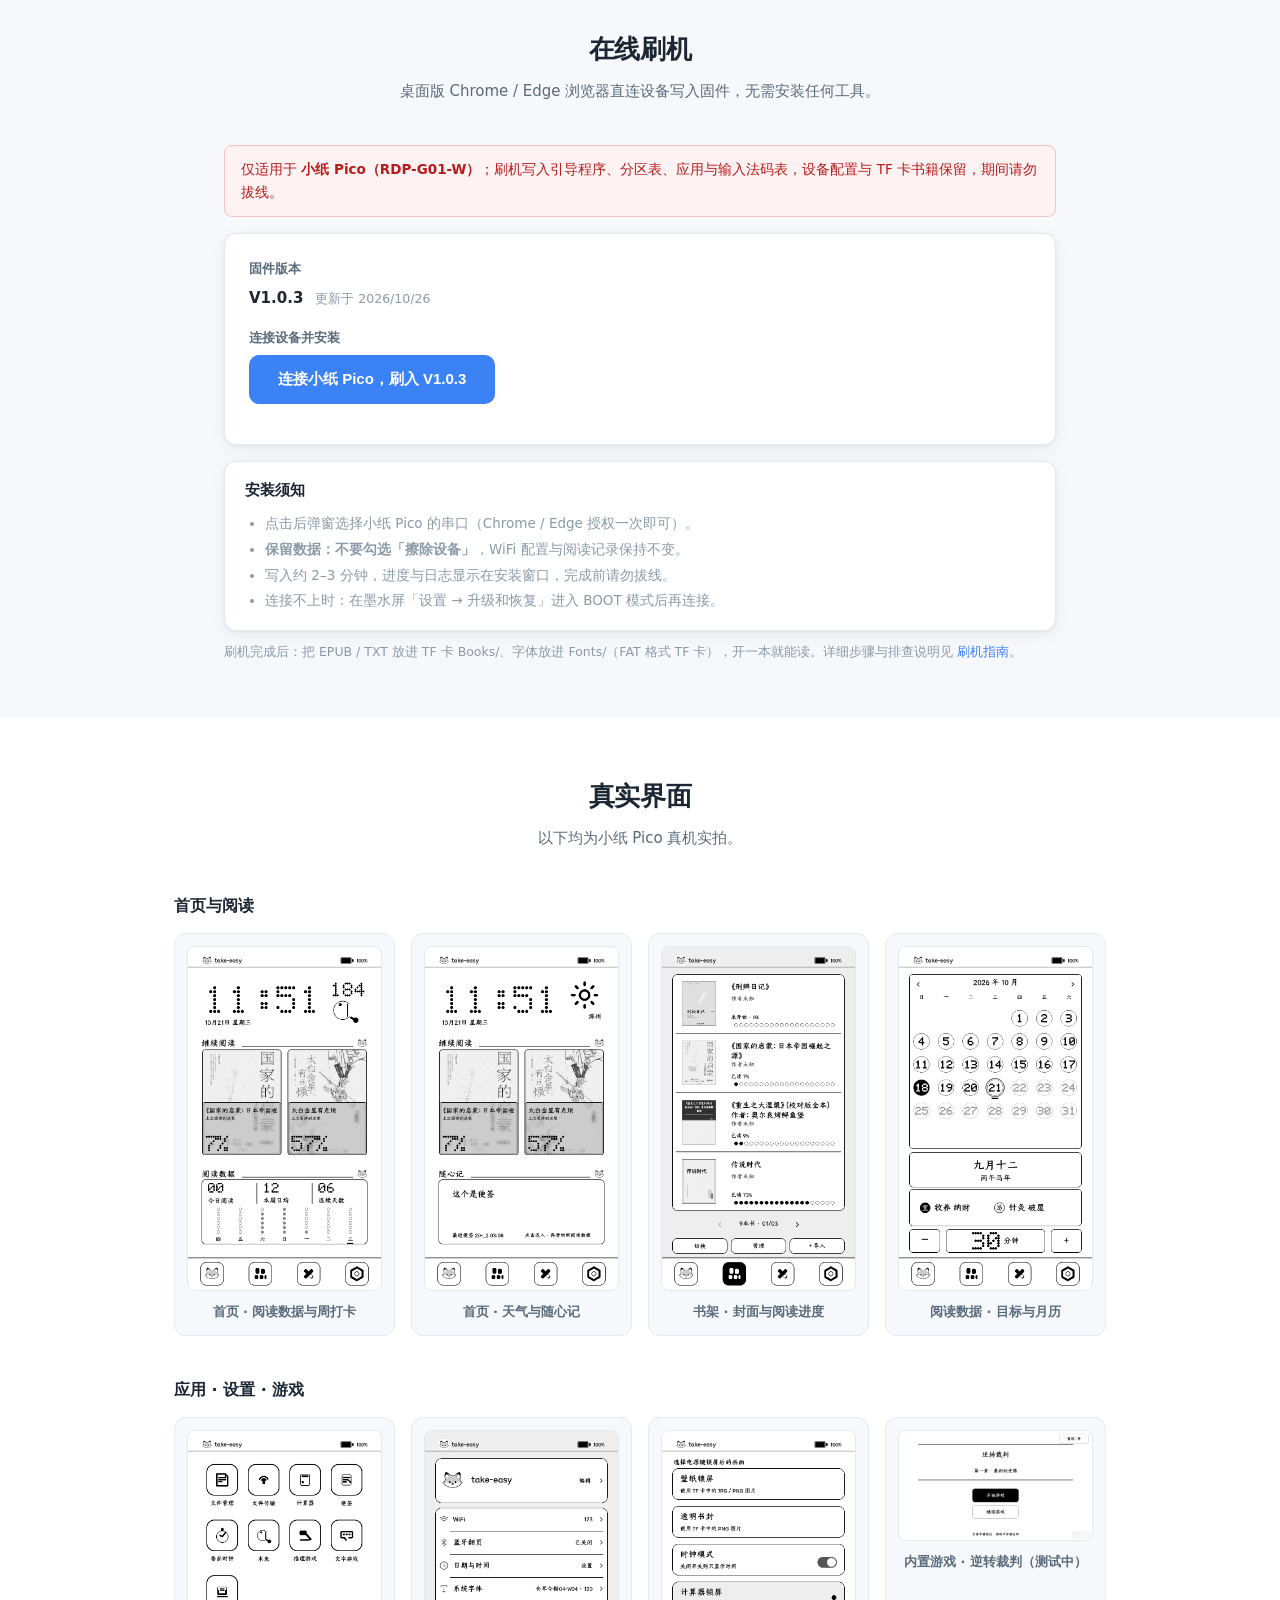
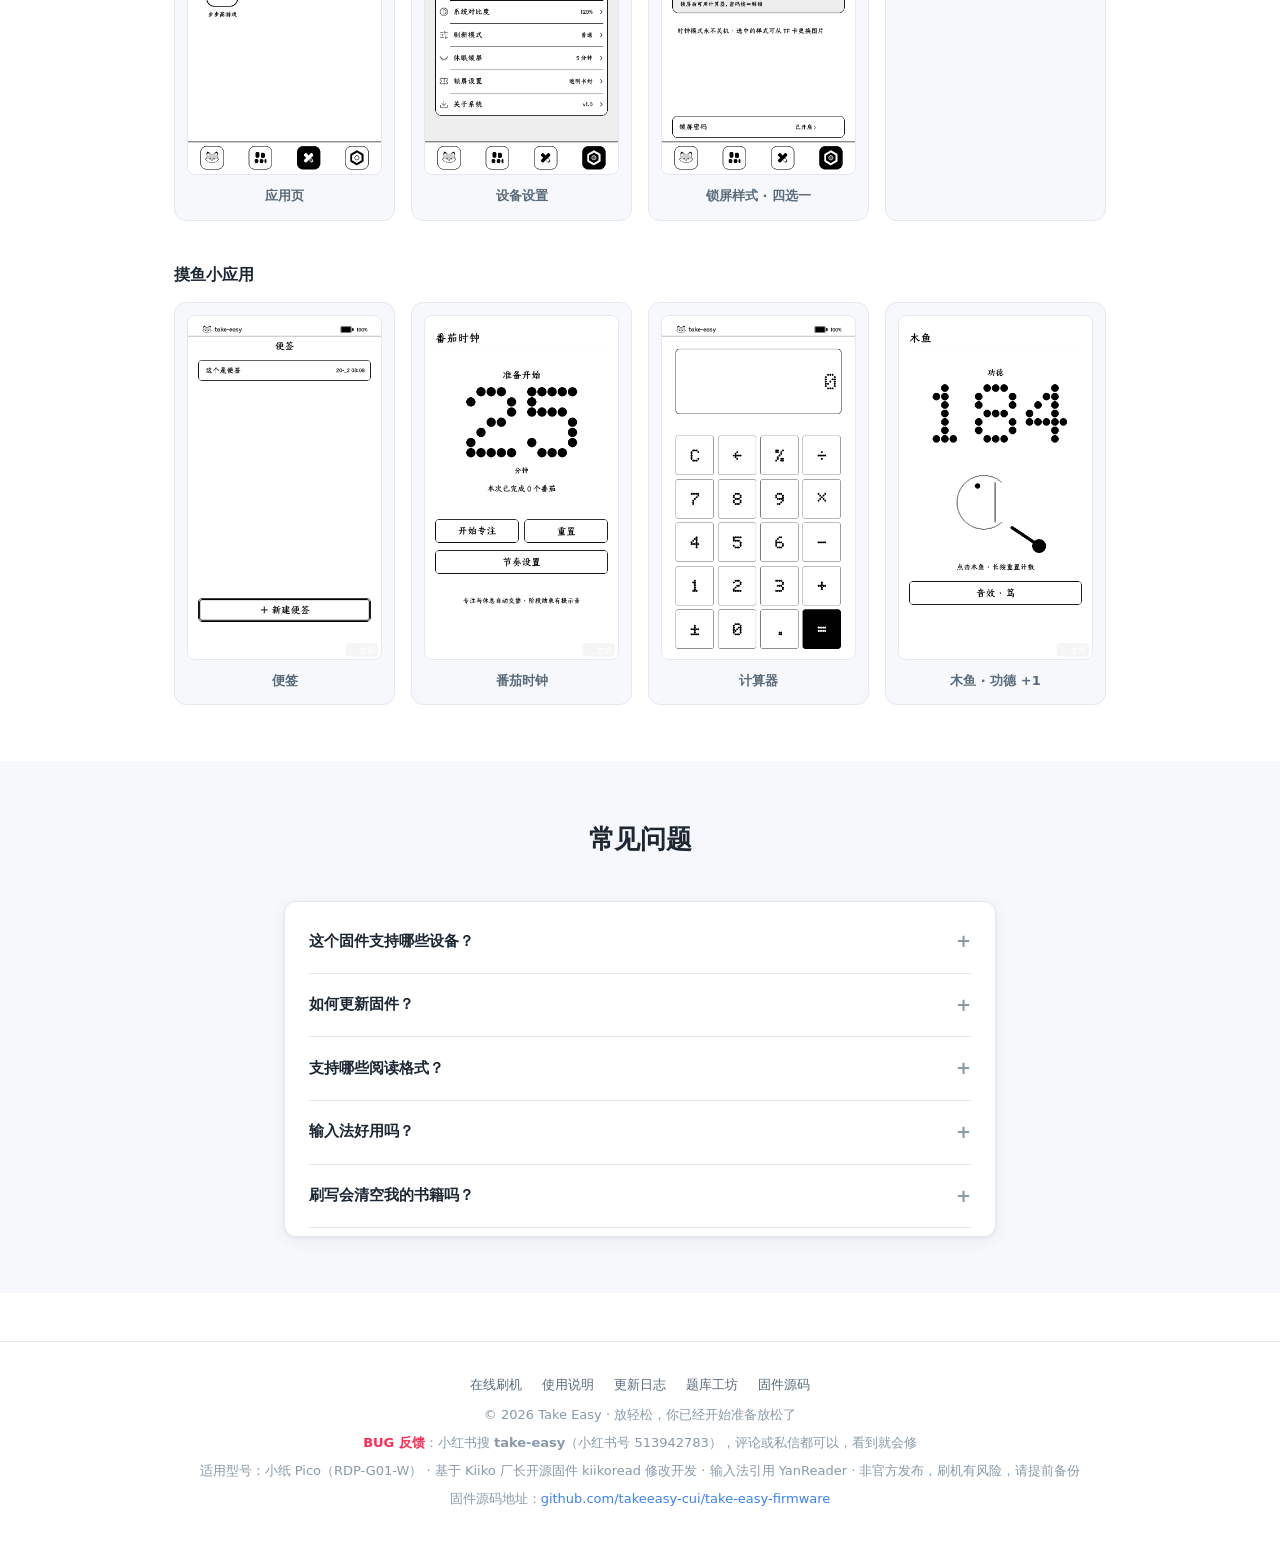
==== commit e5800e8c: "新增题库工坊: 网页端自助生成习测题库包(粘贴/上传校验→命名→本地打包zip下载, STORE格式与设备zip_reader验证兼容), 首页导航与页脚加入口" ====
--- a/index.html
+++ b/index.html
@@ -21,6 +21,7 @@
         <a href="#flash">安装</a>
         <a href="docs/">使用说明</a>
         <a href="changelog/">更新日志</a>
+        <a class="btn btn-ghost" href="quiz/">题库工坊</a>
         <a class="btn btn-primary" href="#flash">在线刷机</a>
       </div>
     </div>
@@ -268,6 +269,7 @@
       <a href="install/">在线刷机</a>
       <a href="docs/">使用说明</a>
       <a href="changelog/">更新日志</a>
+      <a href="quiz/">题库工坊</a>
       <a href="https://github.com/takeeasy-cui/take-easy-firmware">固件源码</a>
     </div>
     <p>© 2026 Take Easy · 放轻松，你已经开始准备放松了</p>
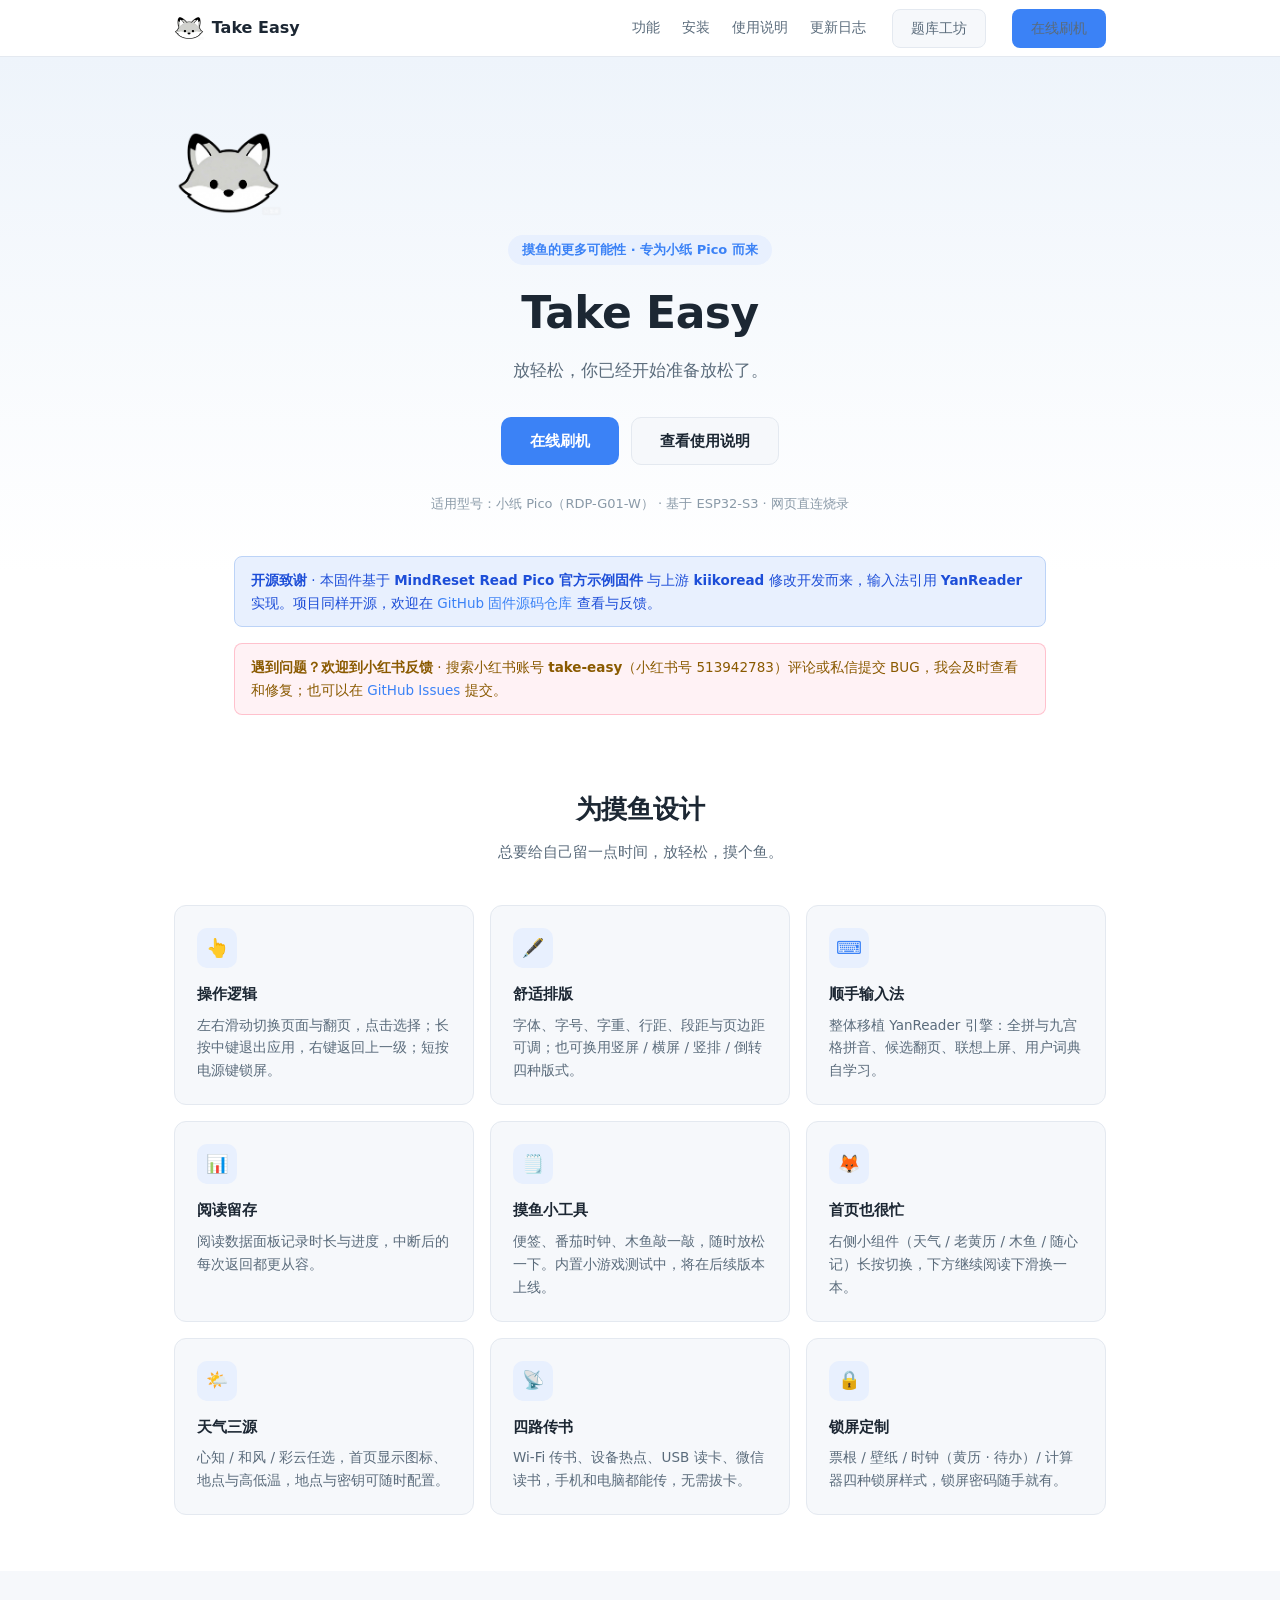
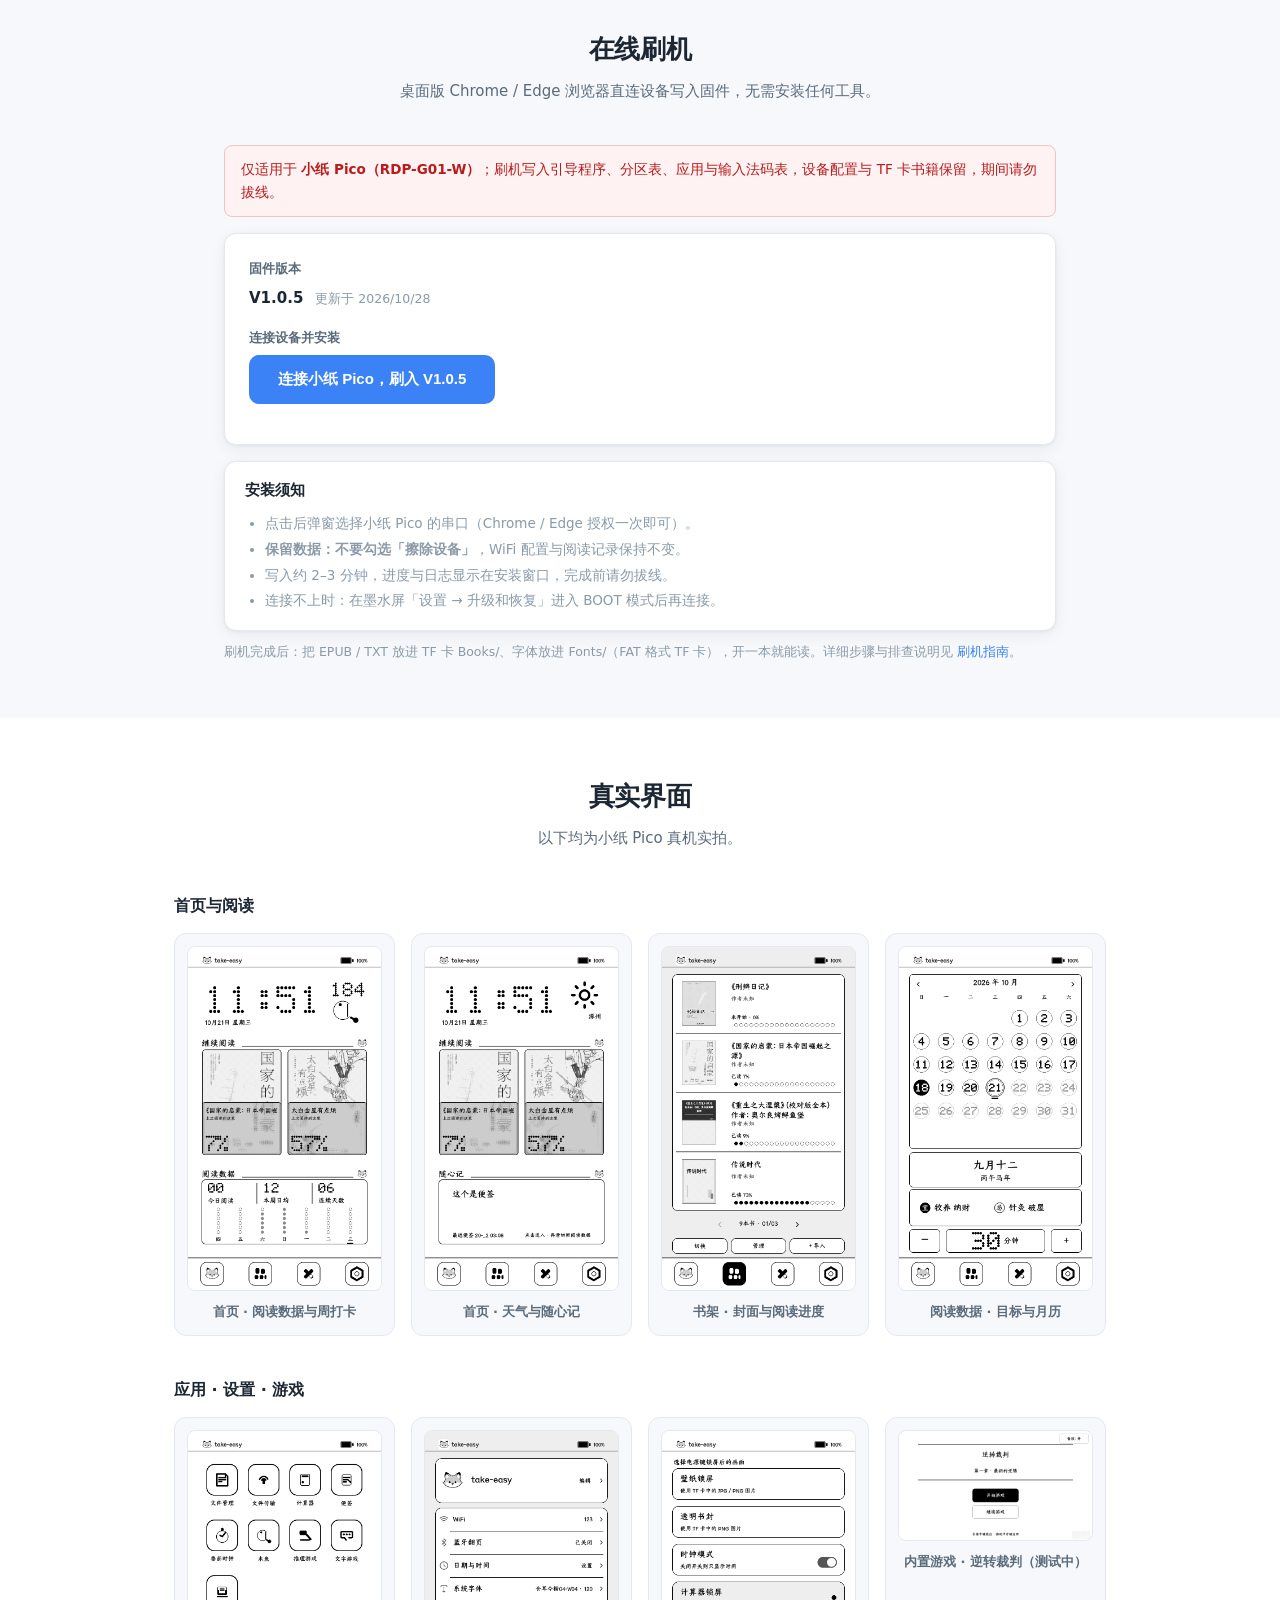
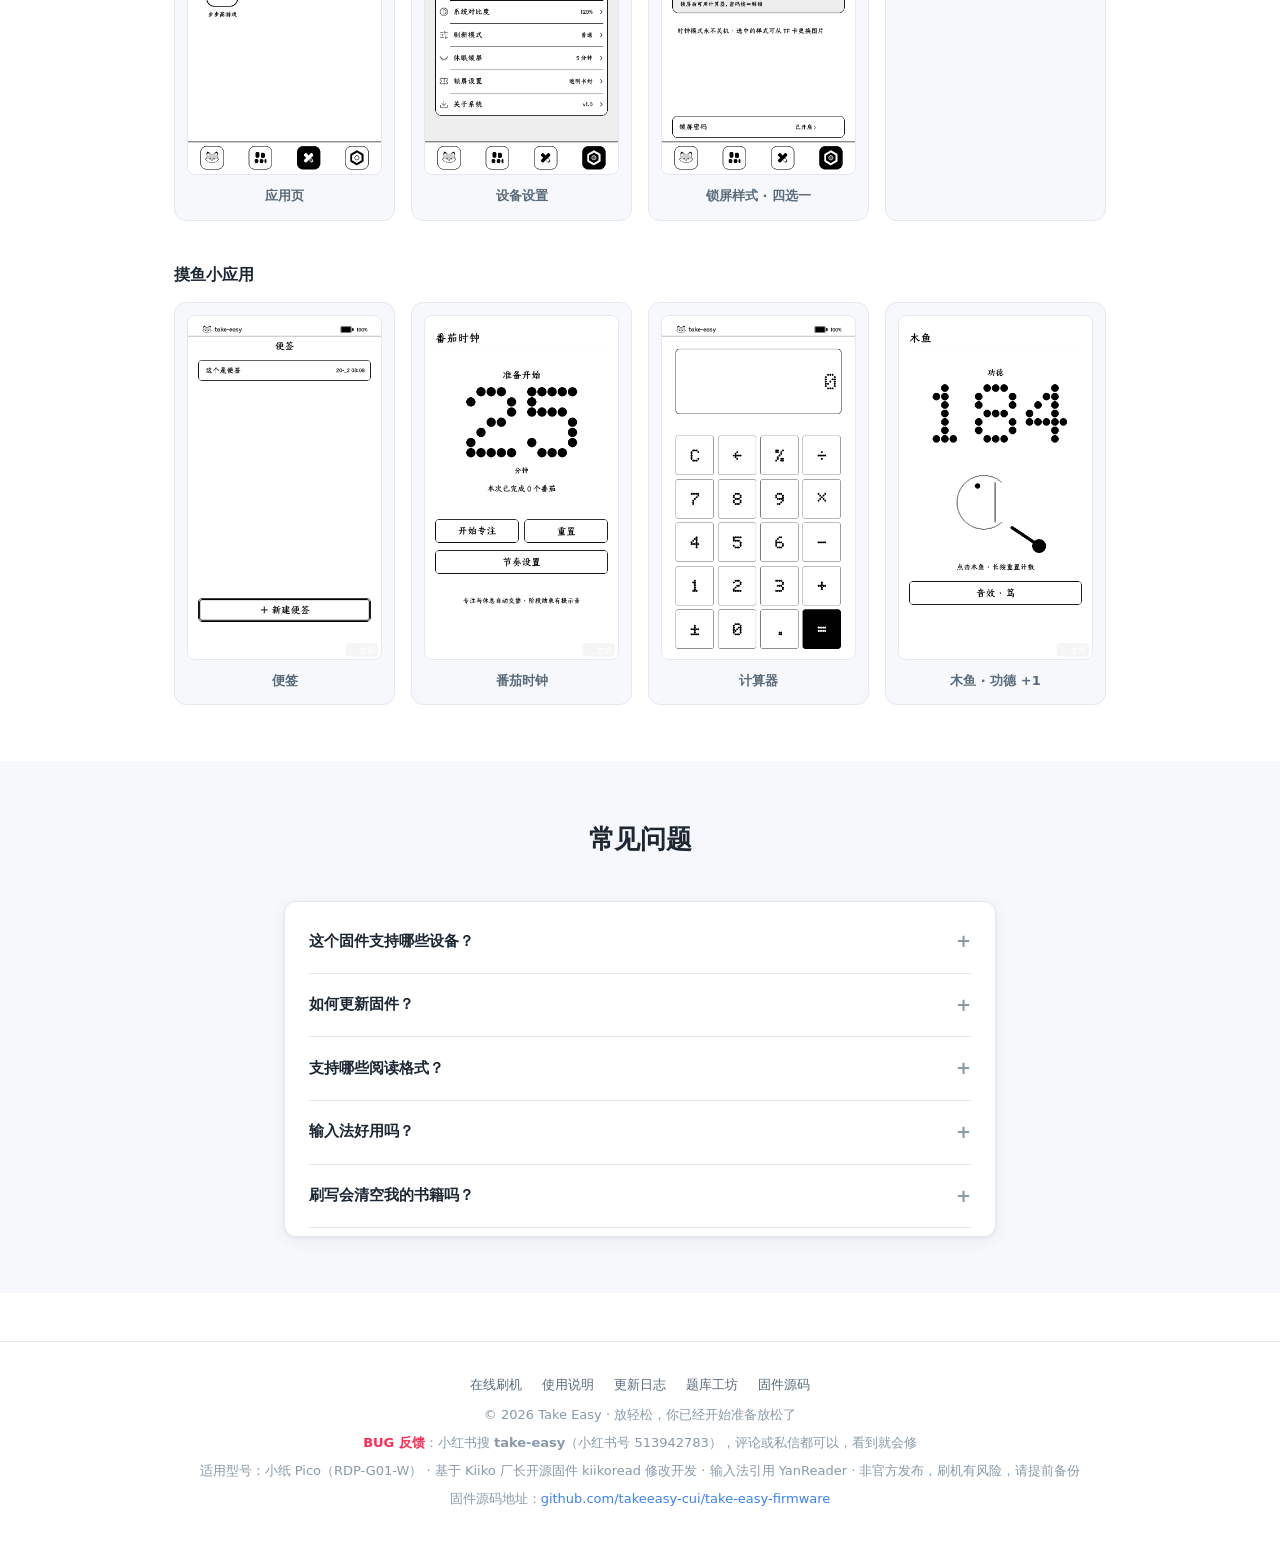
==== commit d5bc0e5d: "V1.0.5 发布：体验修复与画皮完整可玩（翻页画质/阅读目标/时钟锁屏自定义/画皮四修/防褪色/时钟校准）" ====
--- a/index.html
+++ b/index.html
@@ -8,7 +8,7 @@
   <link rel="icon" type="image/png" href="assets/icons/fox-32.png" />
   <link rel="stylesheet" href="assets/css/style.css?v=1.0.1" />
   <script src="./installer-bridge.js?v=1.0.1"></script>
-  <script src="./flasher-integrity.js?v=20261026" defer></script>
+  <script src="./flasher-integrity.js?v=20261028" defer></script>
   <script type="module" src="./vendor/web/install-button.js"></script>
 </head>
 <body>
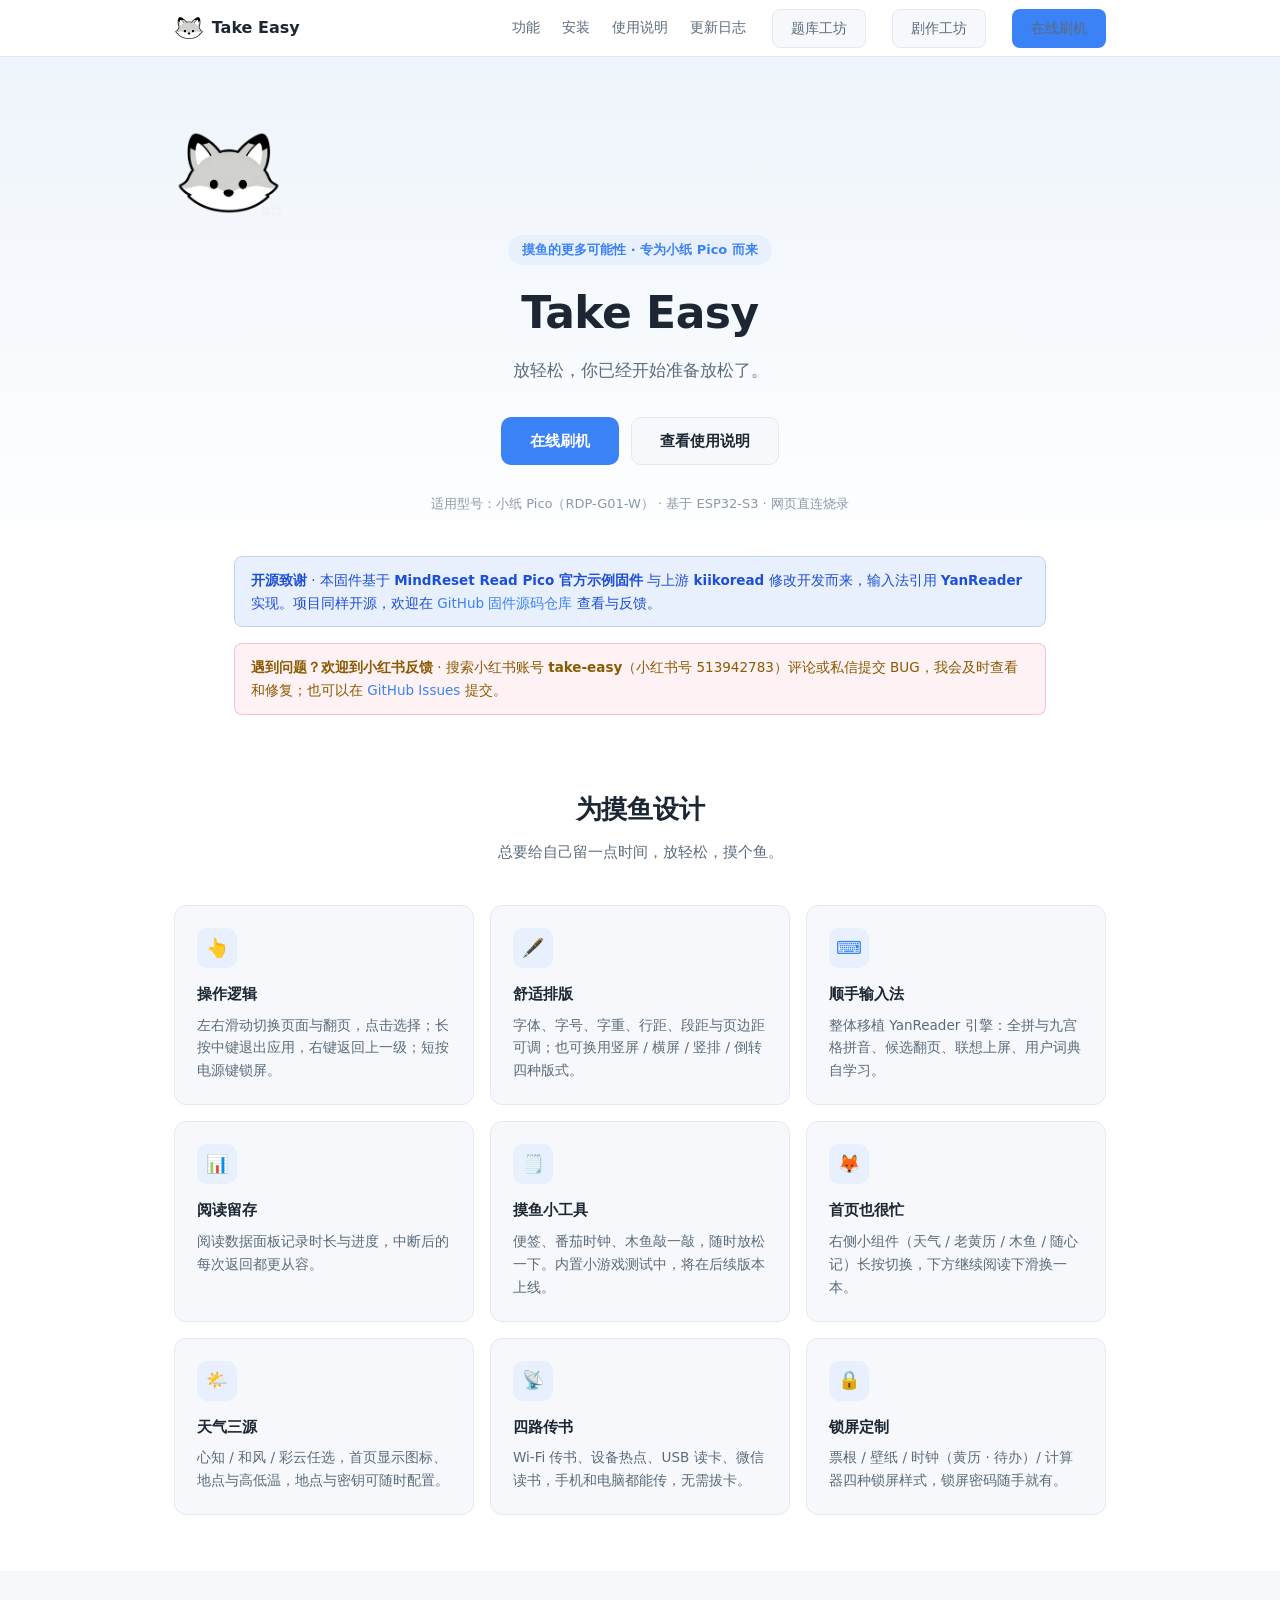
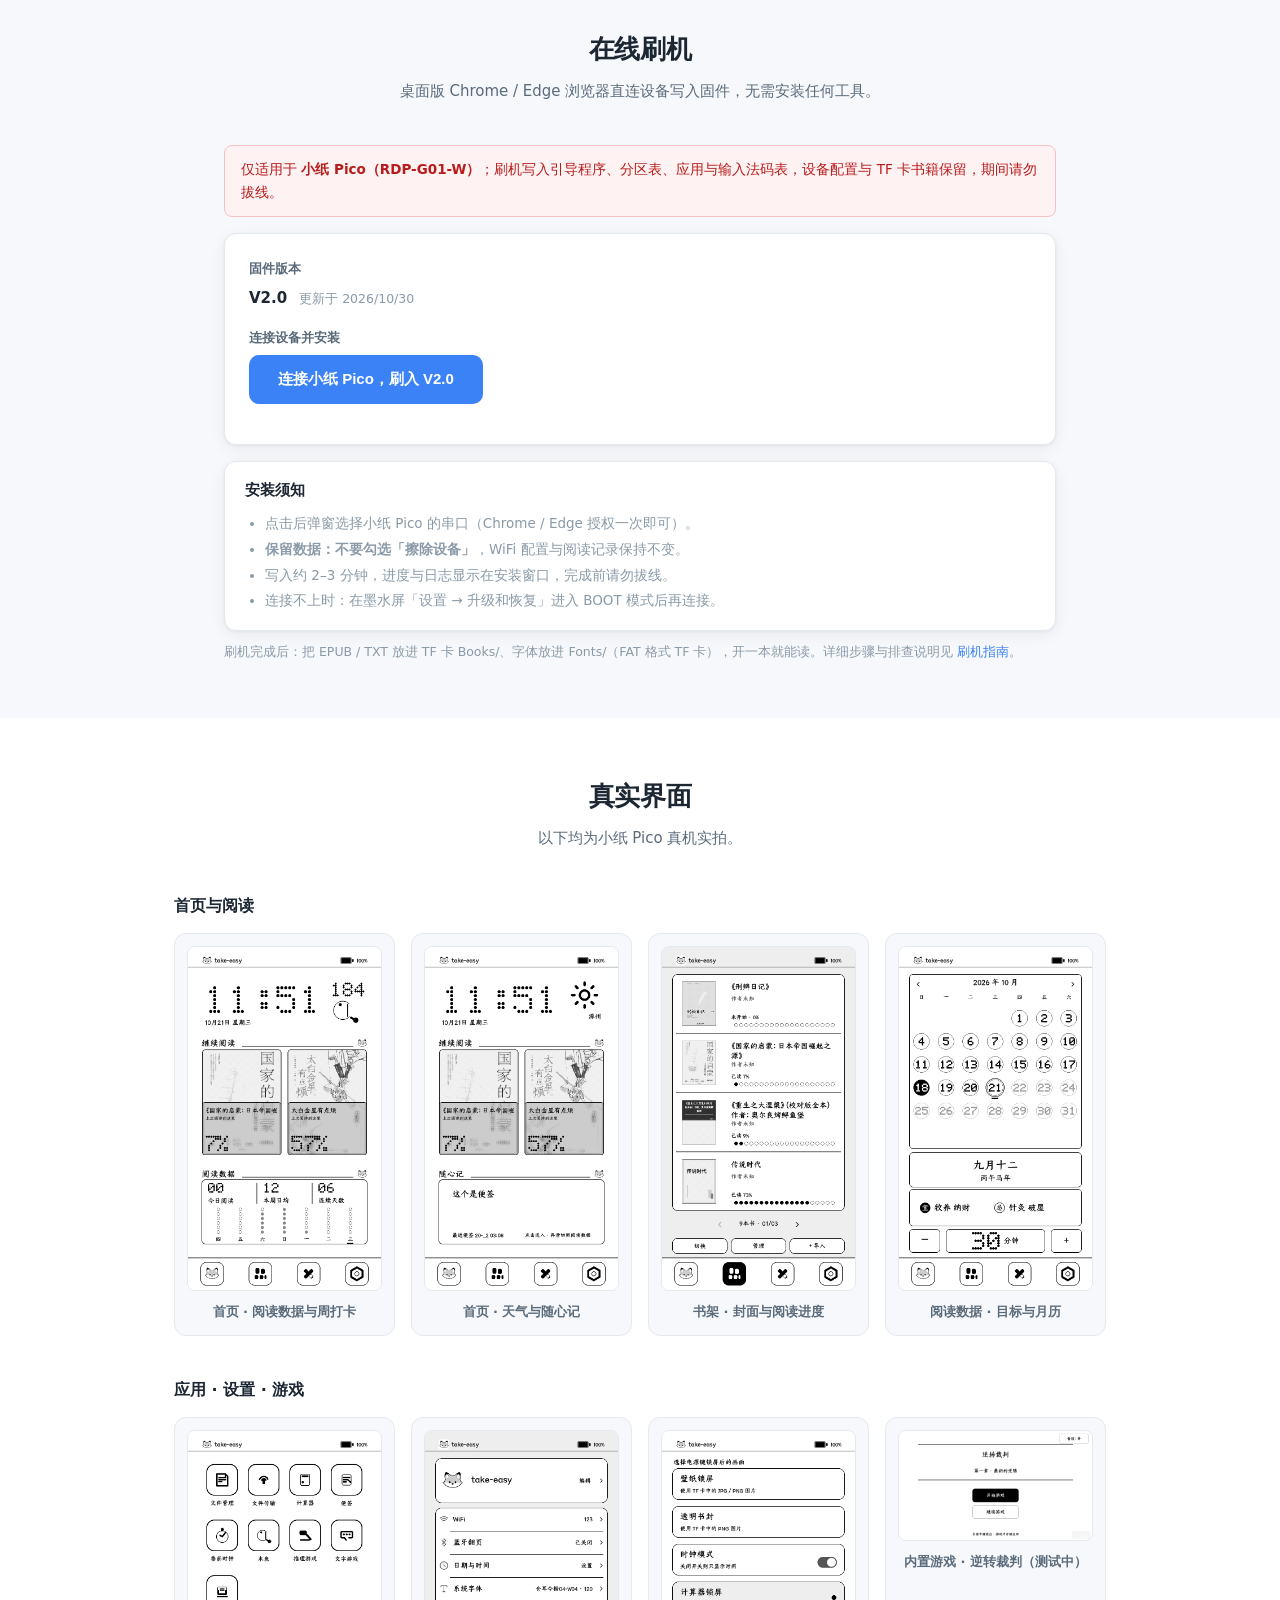
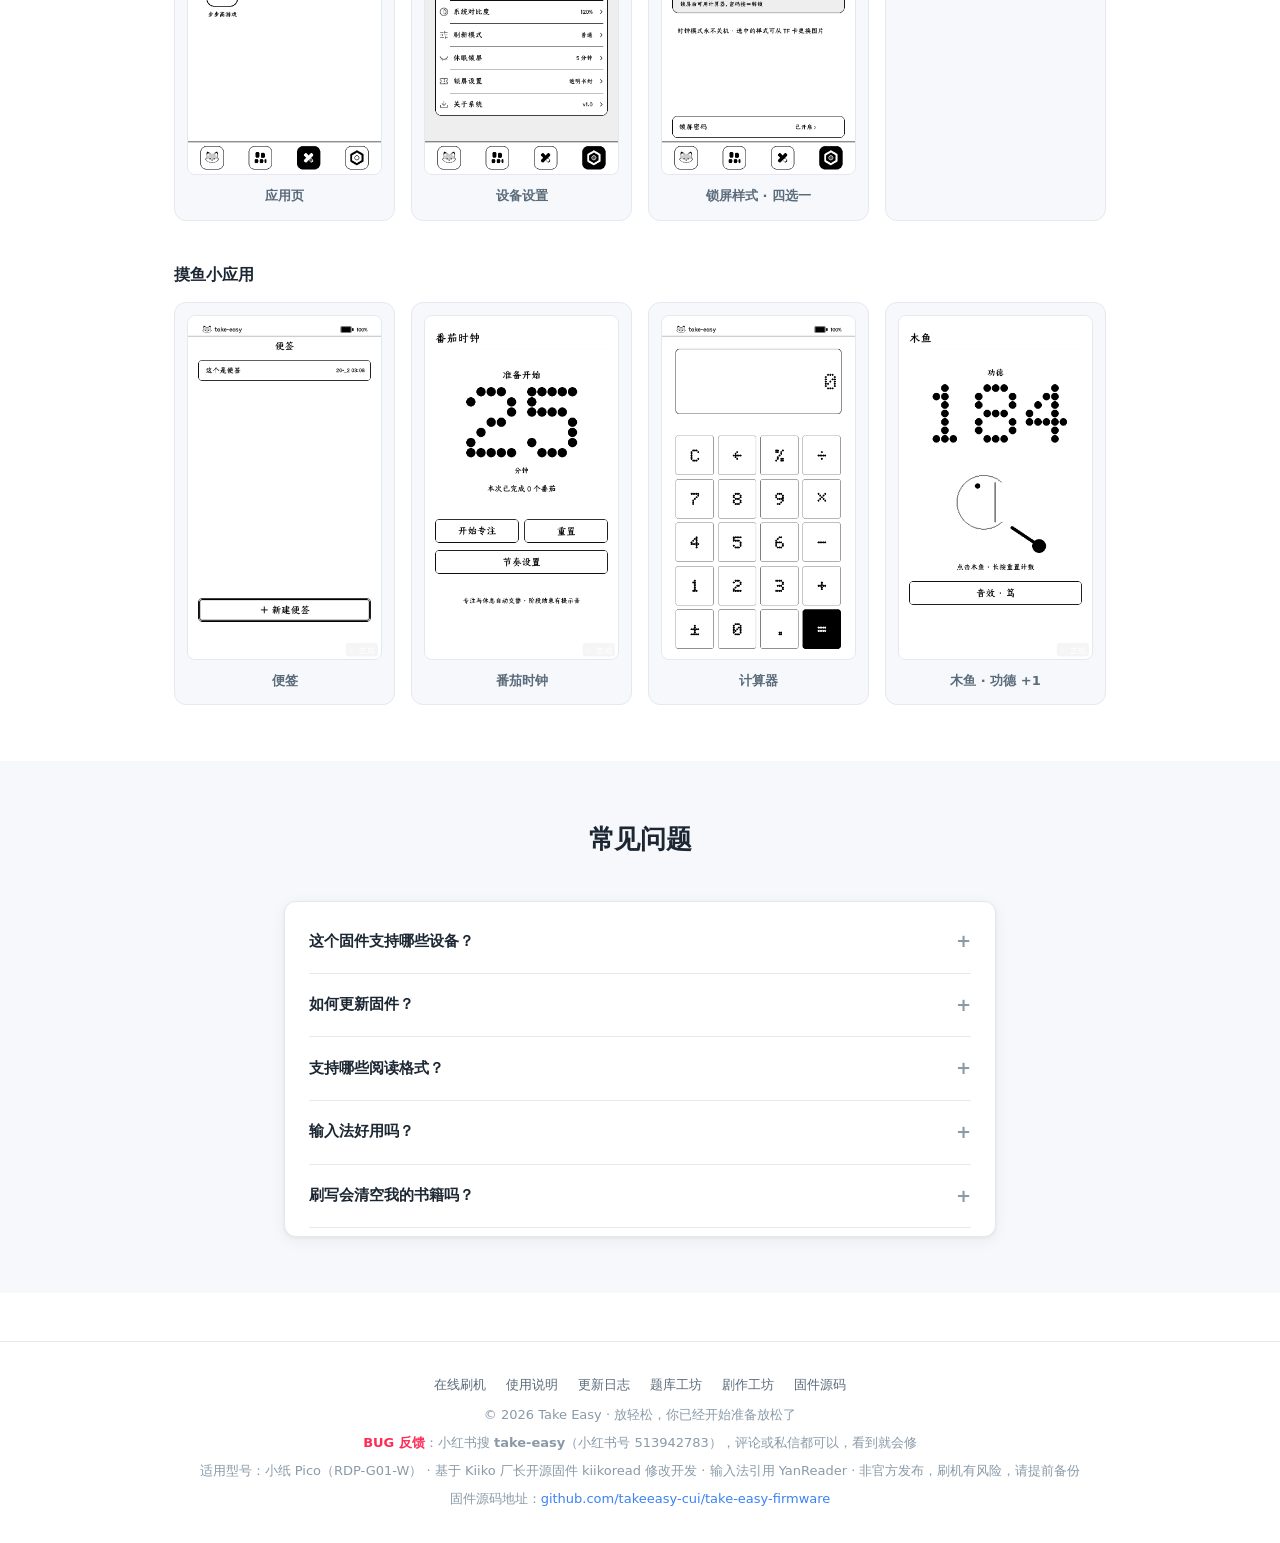
==== commit 70970ce8: "V2.0 大版本发布：伏魔记原生移植 + 文绎统一入口 + 剧情引擎条件扩展 + 剧作工坊上线与资源下载区开放（檐下谣/明末/17岁/画皮/伏魔记五包）" ====
--- a/index.html
+++ b/index.html
@@ -22,6 +22,7 @@
         <a href="docs/">使用说明</a>
         <a href="changelog/">更新日志</a>
         <a class="btn btn-ghost" href="quiz/">题库工坊</a>
+        <a class="btn btn-ghost" href="workshop/">剧作工坊</a>
         <a class="btn btn-primary" href="#flash">在线刷机</a>
       </div>
     </div>
@@ -270,6 +271,7 @@
       <a href="docs/">使用说明</a>
       <a href="changelog/">更新日志</a>
       <a href="quiz/">题库工坊</a>
+      <a href="workshop/">剧作工坊</a>
       <a href="https://github.com/takeeasy-cui/take-easy-firmware">固件源码</a>
     </div>
     <p>© 2026 Take Easy · 放轻松，你已经开始准备放松了</p>
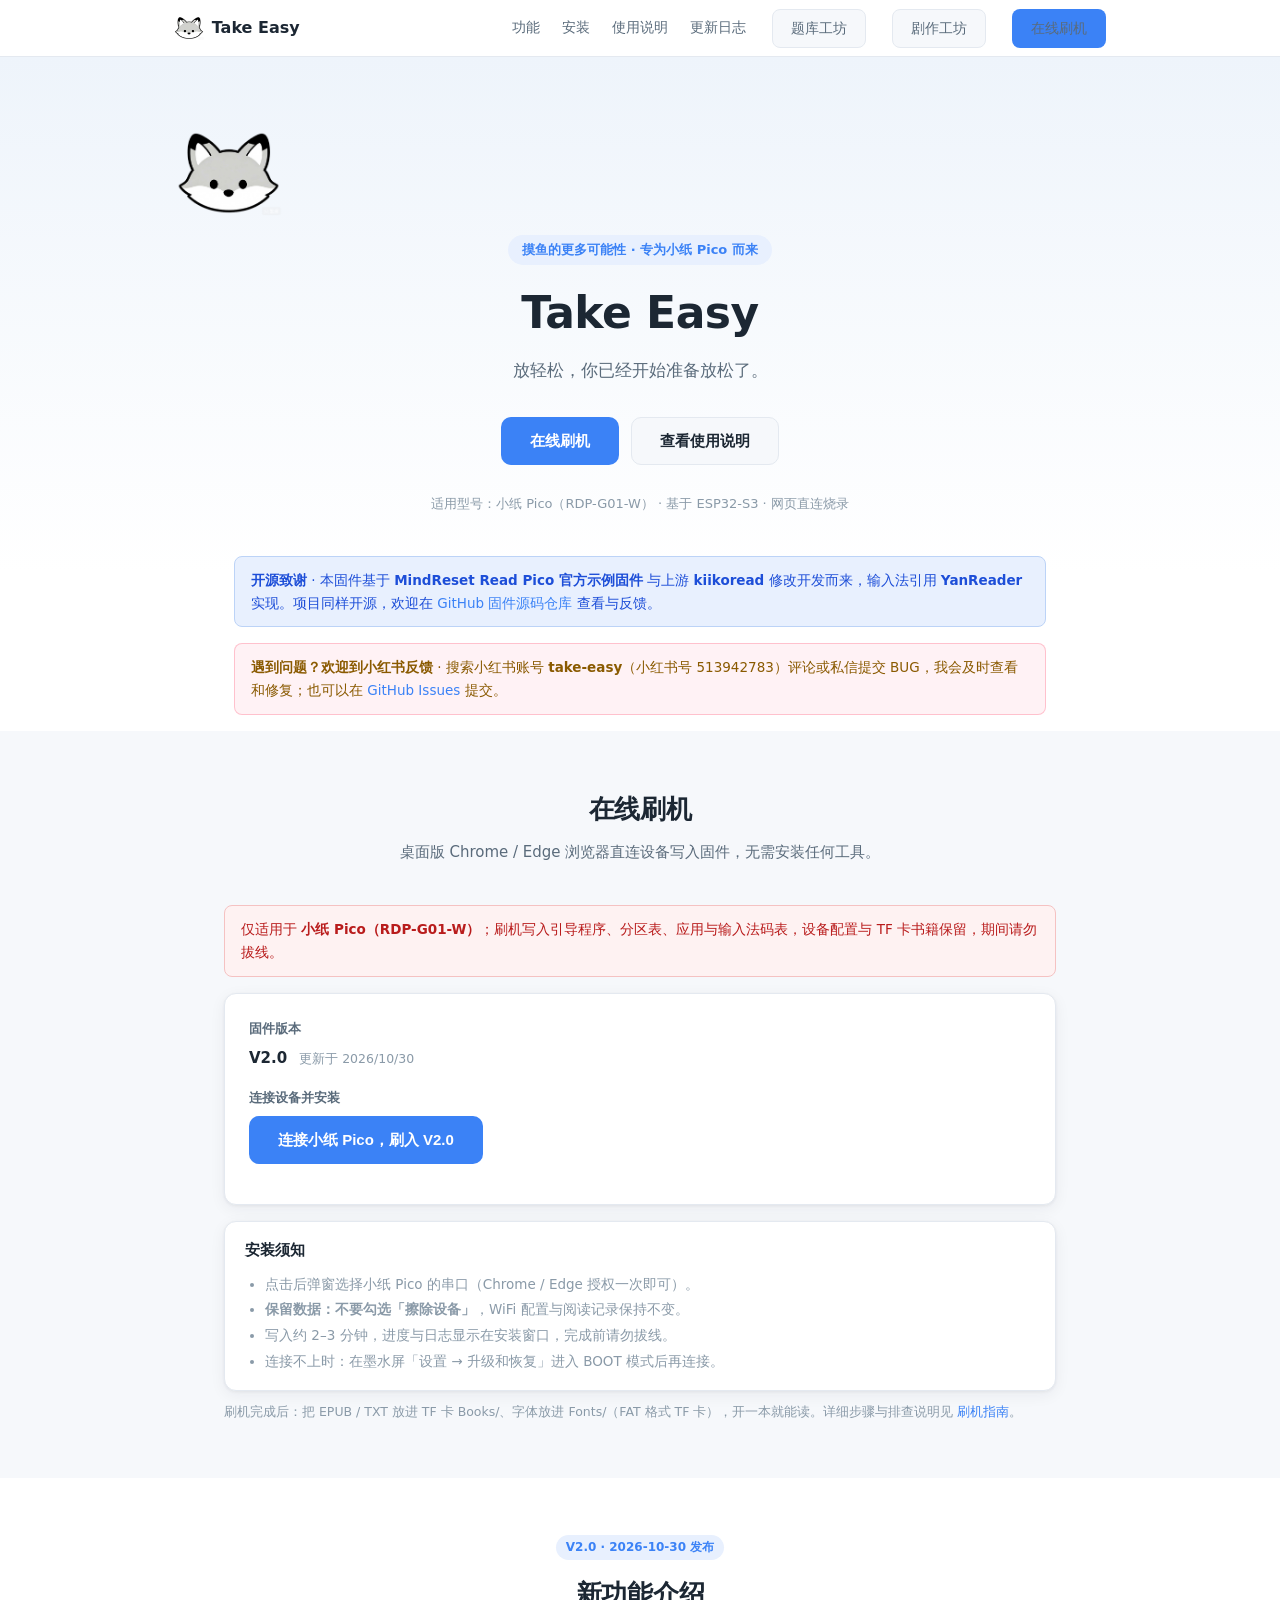
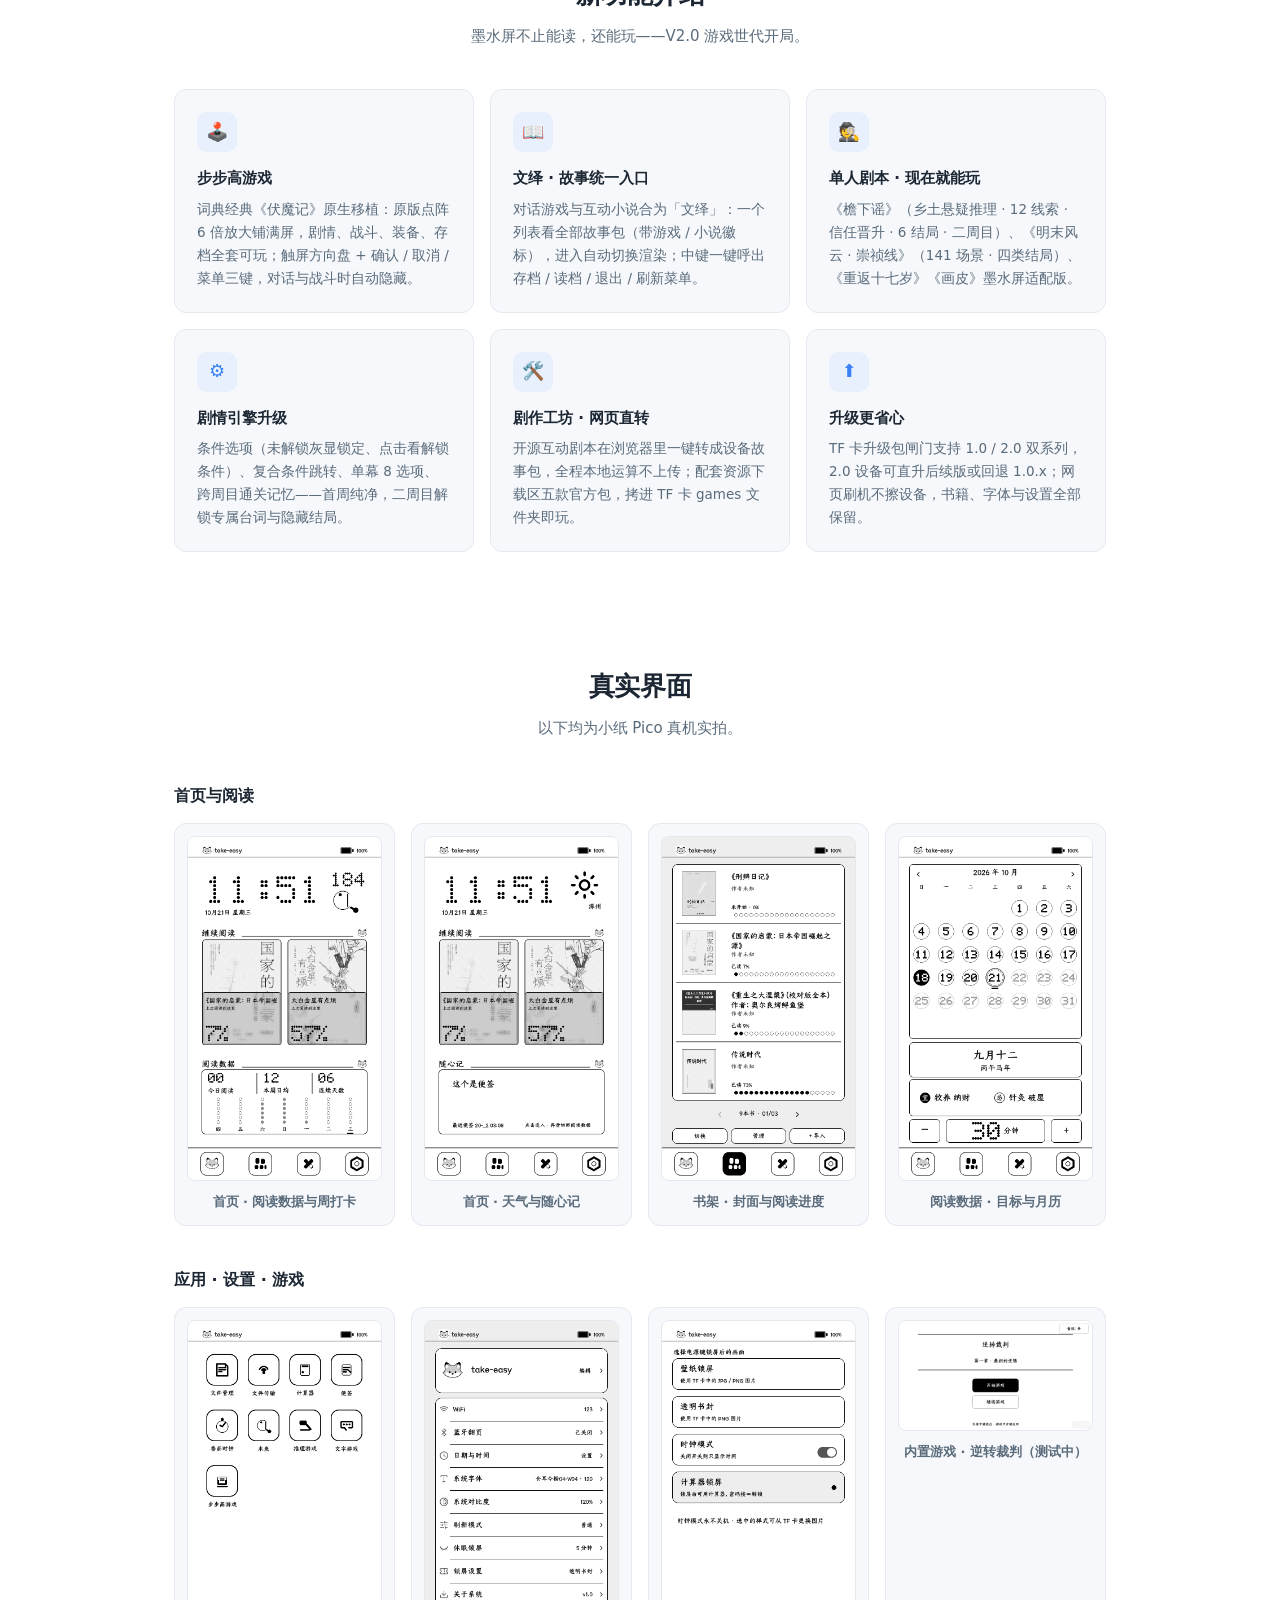
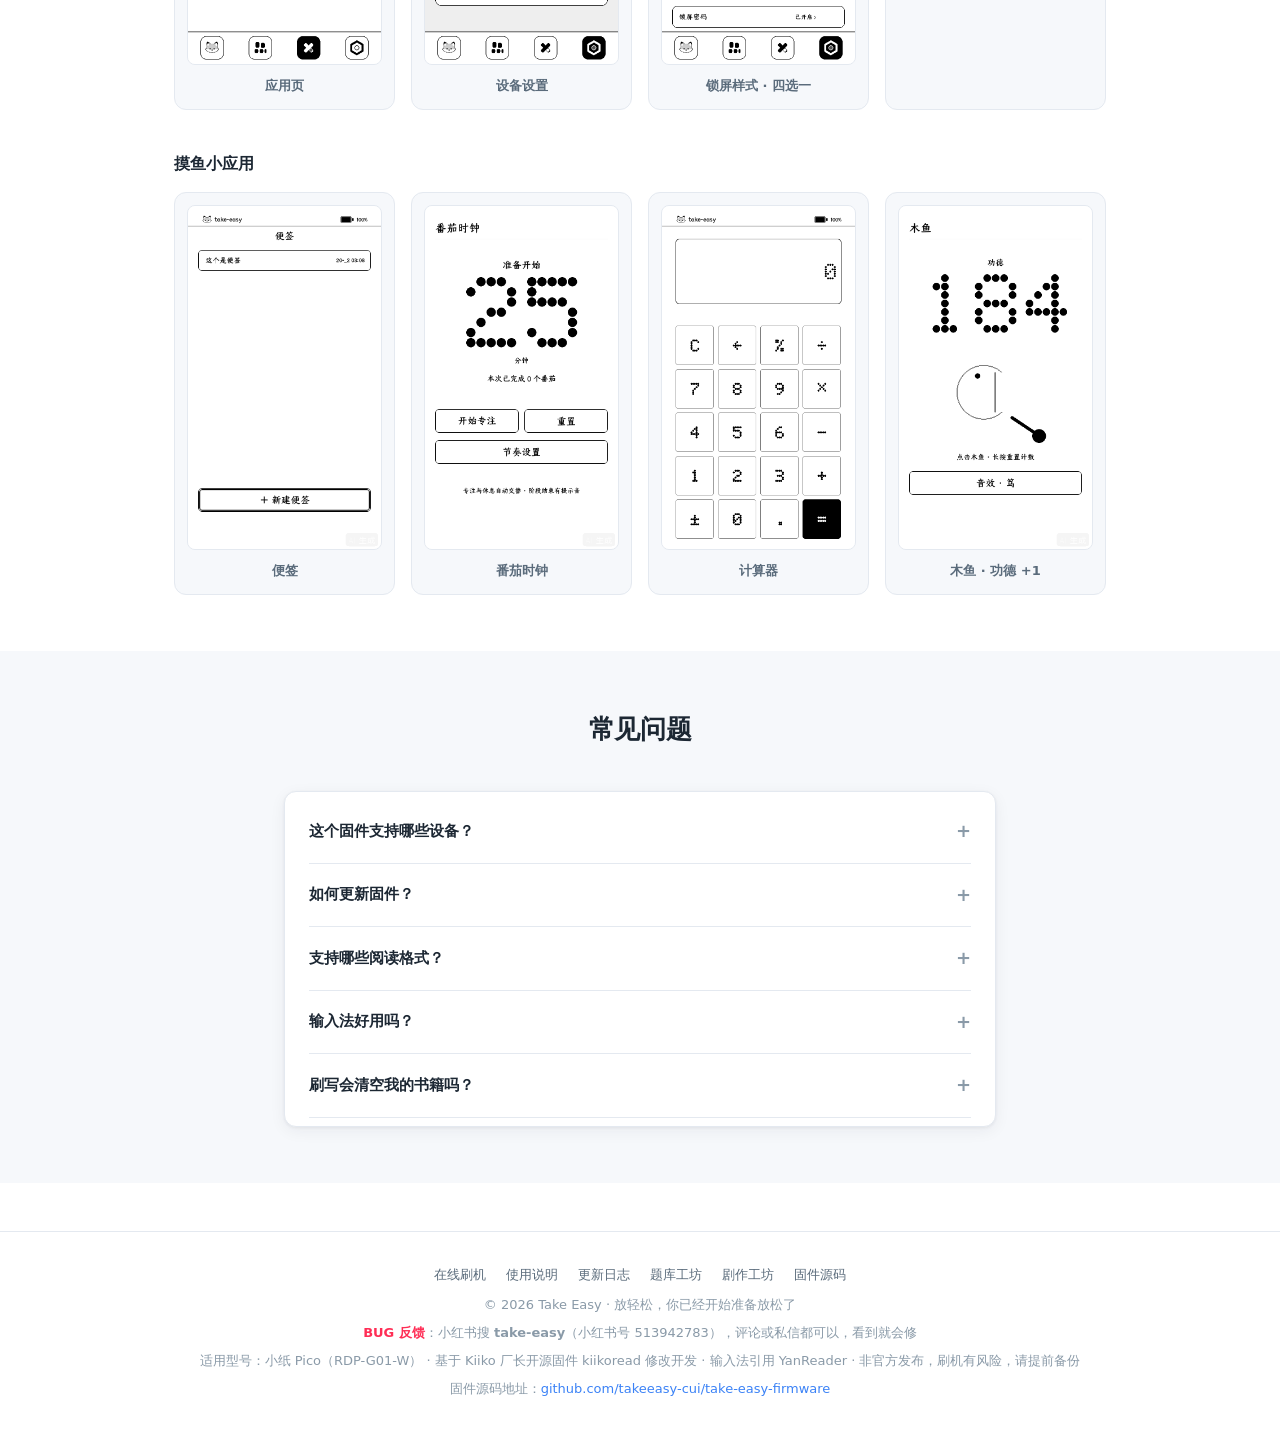
==== commit 2c5b0863: "首页改版：功能区块下移改「新功能介绍」(V2.0 六卡) + 刷机校验下载加 5 分钟超时保护" ====
--- a/index.html
+++ b/index.html
@@ -8,7 +8,7 @@
   <link rel="icon" type="image/png" href="assets/icons/fox-32.png" />
   <link rel="stylesheet" href="assets/css/style.css?v=1.0.1" />
   <script src="./installer-bridge.js?v=1.0.1"></script>
-  <script src="./flasher-integrity.js?v=20261028" defer></script>
+  <script src="./flasher-integrity.js?v=20261030" defer></script>
   <script type="module" src="./vendor/web/install-button.js"></script>
 </head>
 <body>
@@ -57,63 +57,6 @@
     </div>
   </div>
 
-  <!-- 特性 -->
-  <section class="section" id="features">
-    <div class="container">
-      <div class="section-title">
-        <h2>为摸鱼设计</h2>
-        <p>总要给自己留一点时间，放轻松，摸个鱼。</p>
-      </div>
-      <div class="features">
-        <div class="feature">
-          <div class="icon">👆</div>
-          <h3>操作逻辑</h3>
-          <p>左右滑动切换页面与翻页，点击选择；长按中键退出应用，右键返回上一级；短按电源键锁屏。</p>
-        </div>
-        <div class="feature">
-          <div class="icon">🖋️</div>
-          <h3>舒适排版</h3>
-          <p>字体、字号、字重、行距、段距与页边距可调；也可换用竖屏 / 横屏 / 竖排 / 倒转四种版式。</p>
-        </div>
-        <div class="feature">
-          <div class="icon">⌨️</div>
-          <h3>顺手输入法</h3>
-          <p>整体移植 YanReader 引擎：全拼与九宫格拼音、候选翻页、联想上屏、用户词典自学习。</p>
-        </div>
-        <div class="feature">
-          <div class="icon">📊</div>
-          <h3>阅读留存</h3>
-          <p>阅读数据面板记录时长与进度，中断后的每次返回都更从容。</p>
-        </div>
-        <div class="feature">
-          <div class="icon">🗒️</div>
-          <h3>摸鱼小工具</h3>
-          <p>便签、番茄时钟、木鱼敲一敲，随时放松一下。内置小游戏测试中，将在后续版本上线。</p>
-        </div>
-        <div class="feature">
-          <div class="icon">🦊</div>
-          <h3>首页也很忙</h3>
-          <p>右侧小组件（天气 / 老黄历 / 木鱼 / 随心记）长按切换，下方继续阅读下滑换一本。</p>
-        </div>
-        <div class="feature">
-          <div class="icon">🌤️</div>
-          <h3>天气三源</h3>
-          <p>心知 / 和风 / 彩云任选，首页显示图标、地点与高低温，地点与密钥可随时配置。</p>
-        </div>
-        <div class="feature">
-          <div class="icon">📡</div>
-          <h3>四路传书</h3>
-          <p>Wi-Fi 传书、设备热点、USB 读卡、微信读书，手机和电脑都能传，无需拔卡。</p>
-        </div>
-        <div class="feature">
-          <div class="icon">🔒</div>
-          <h3>锁屏定制</h3>
-          <p>票根 / 壁纸 / 时钟（黄历 · 待办）/ 计算器四种锁屏样式，锁屏密码随手就有。</p>
-        </div>
-      </div>
-    </div>
-  </section>
-
   <!-- 在线刷机（ESP Web Tools，2026-10-21 参照 kiikoread 刷机模式重做） -->
   <section class="section" id="flash" style="background:var(--bg-soft);">
     <div class="container" style="max-width:880px;">
@@ -155,6 +98,49 @@
       <p style="font-size:12.5px;color:var(--text-3);margin-top:10px;">
         刷机完成后：把 EPUB / TXT 放进 TF 卡 Books/、字体放进 Fonts/（FAT 格式 TF 卡），开一本就能读。详细步骤与排查说明见 <a href="install/">刷机指南</a>。
       </p>
+    </div>
+  </section>
+
+  <!-- 新功能介绍（2026-10-30 改版：原「为摸鱼设计」区块下移至此，改版为 V2.0 新功能） -->
+  <section class="section" id="features">
+    <div class="container">
+      <div class="section-title">
+        <span class="badge badge-blue" style="display:inline-block;margin-bottom:12px;">V2.0 · 2026-10-30 发布</span>
+        <h2>新功能介绍</h2>
+        <p>墨水屏不止能读，还能玩——V2.0 游戏世代开局。</p>
+      </div>
+      <div class="features">
+        <div class="feature">
+          <div class="icon">🕹️</div>
+          <h3>步步高游戏</h3>
+          <p>词典经典《伏魔记》原生移植：原版点阵 6 倍放大铺满屏，剧情、战斗、装备、存档全套可玩；触屏方向盘 + 确认 / 取消 / 菜单三键，对话与战斗时自动隐藏。</p>
+        </div>
+        <div class="feature">
+          <div class="icon">📖</div>
+          <h3>文绎 · 故事统一入口</h3>
+          <p>对话游戏与互动小说合为「文绎」：一个列表看全部故事包（带游戏 / 小说徽标），进入自动切换渲染；中键一键呼出 存档 / 读档 / 退出 / 刷新菜单。</p>
+        </div>
+        <div class="feature">
+          <div class="icon">🕵️</div>
+          <h3>单人剧本 · 现在就能玩</h3>
+          <p>《檐下谣》（乡土悬疑推理 · 12 线索 · 信任晋升 · 6 结局 · 二周目）、《明末风云 · 崇祯线》（141 场景 · 四类结局）、《重返十七岁》《画皮》墨水屏适配版。</p>
+        </div>
+        <div class="feature">
+          <div class="icon">⚙️</div>
+          <h3>剧情引擎升级</h3>
+          <p>条件选项（未解锁灰显锁定、点击看解锁条件）、复合条件跳转、单幕 8 选项、跨周目通关记忆——首周纯净，二周目解锁专属台词与隐藏结局。</p>
+        </div>
+        <div class="feature">
+          <div class="icon">🛠️</div>
+          <h3>剧作工坊 · 网页直转</h3>
+          <p>开源互动剧本在浏览器里一键转成设备故事包，全程本地运算不上传；配套资源下载区五款官方包，拷进 TF 卡 games 文件夹即玩。</p>
+        </div>
+        <div class="feature">
+          <div class="icon">⬆️</div>
+          <h3>升级更省心</h3>
+          <p>TF 卡升级包闸门支持 1.0 / 2.0 双系列，2.0 设备可直升后续版或回退 1.0.x；网页刷机不擦设备，书籍、字体与设置全部保留。</p>
+        </div>
+      </div>
     </div>
   </section>
 
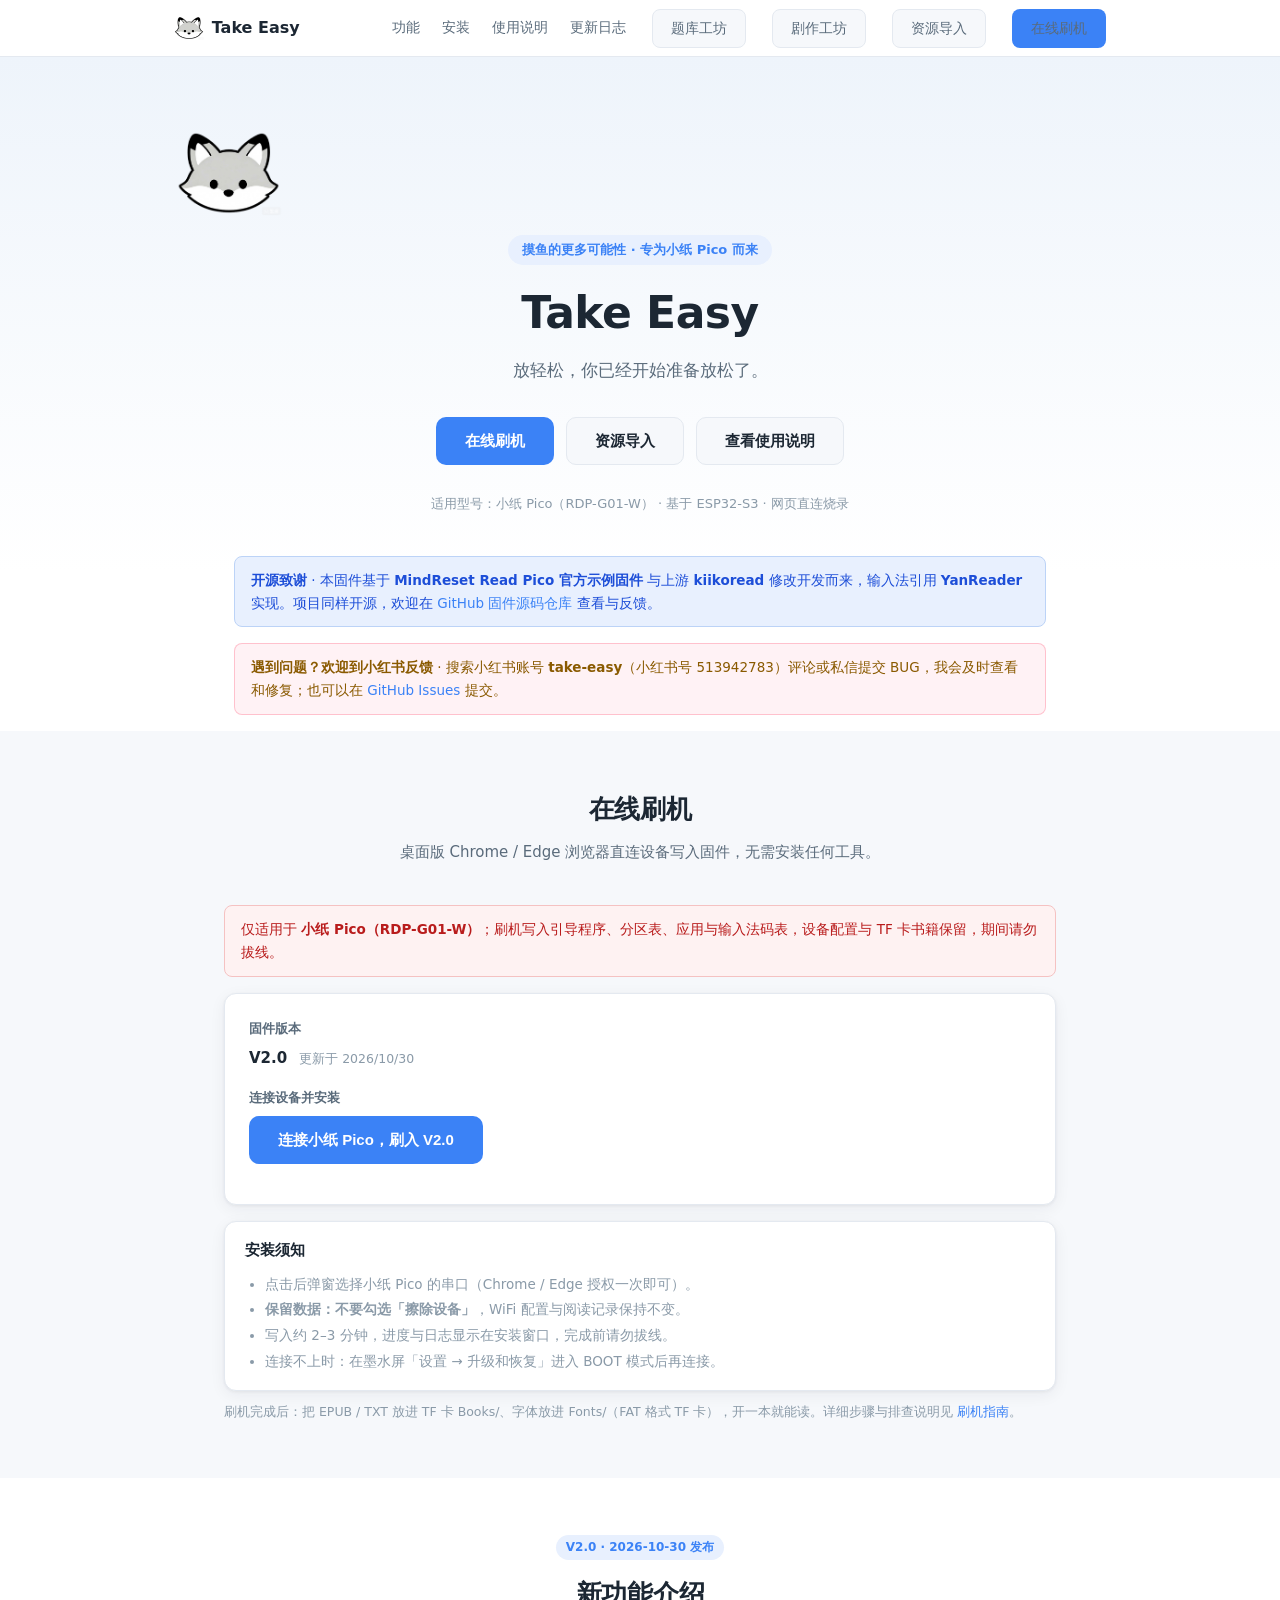
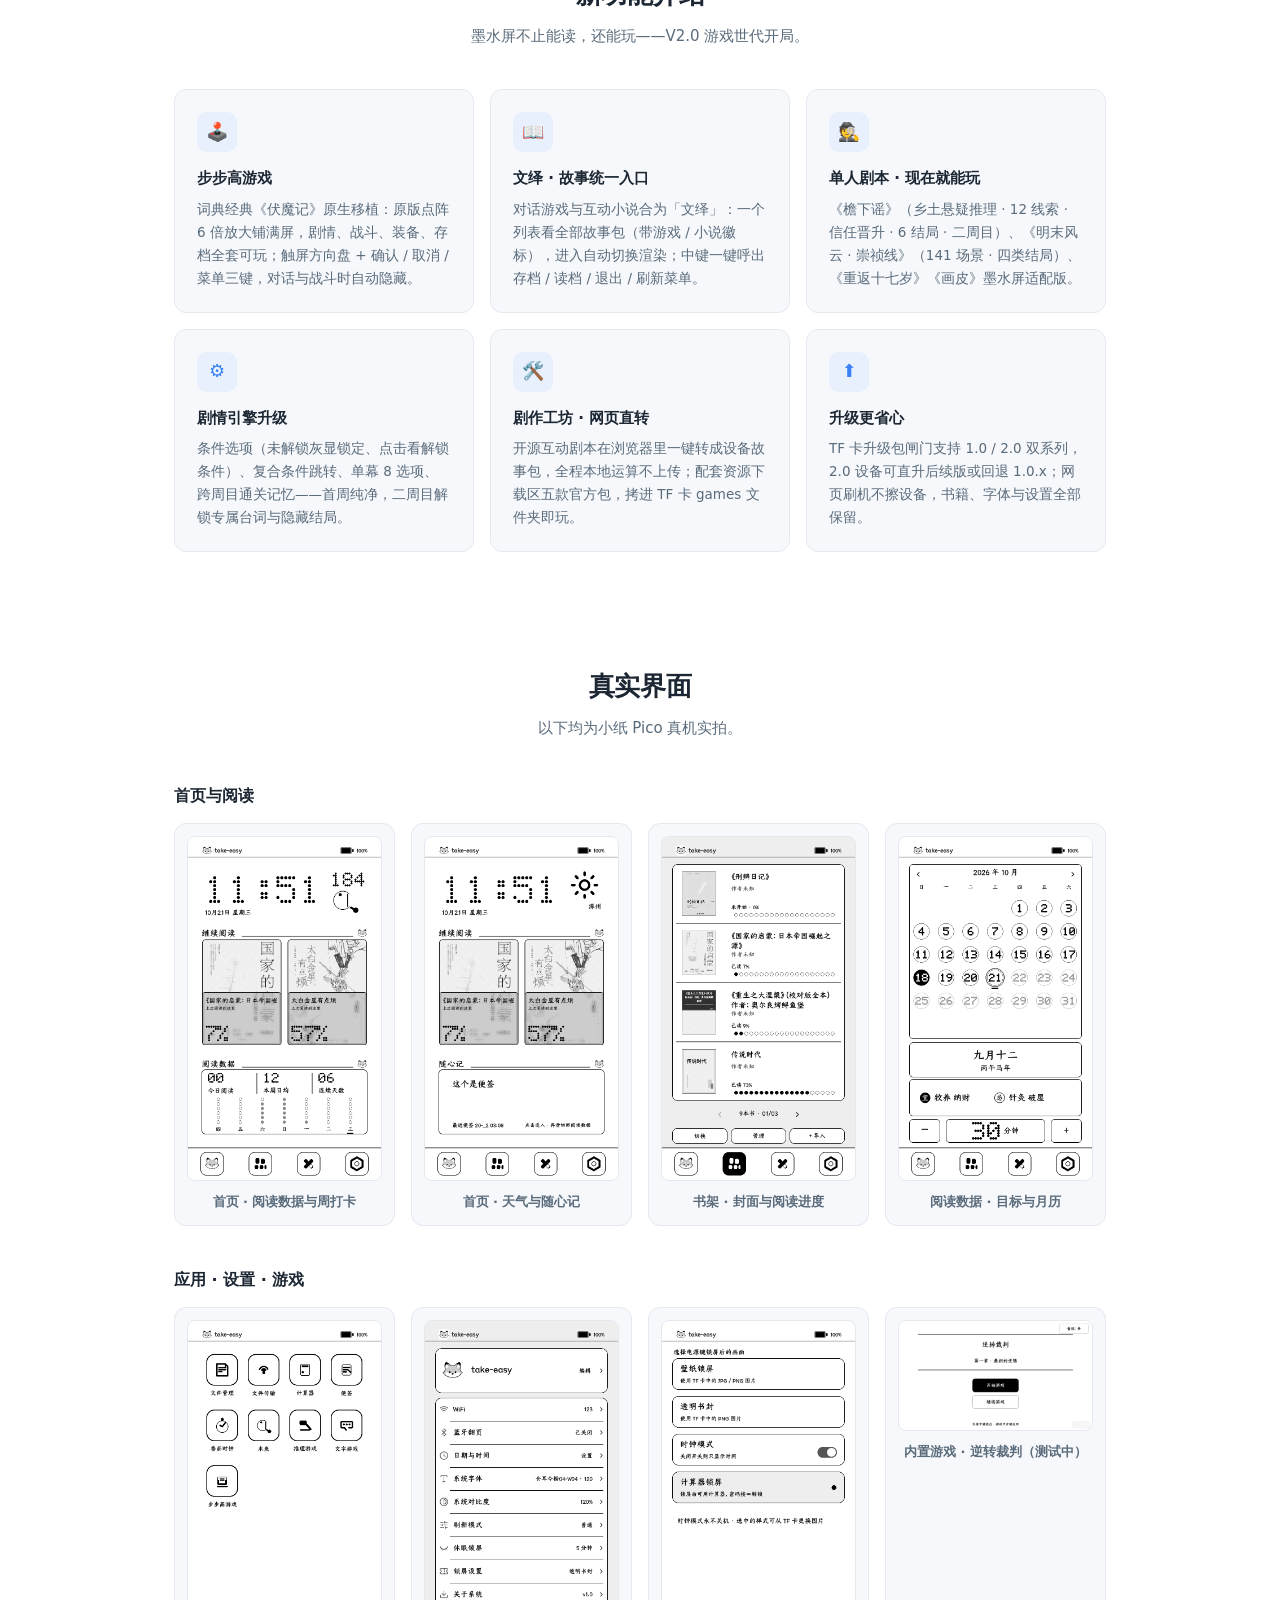
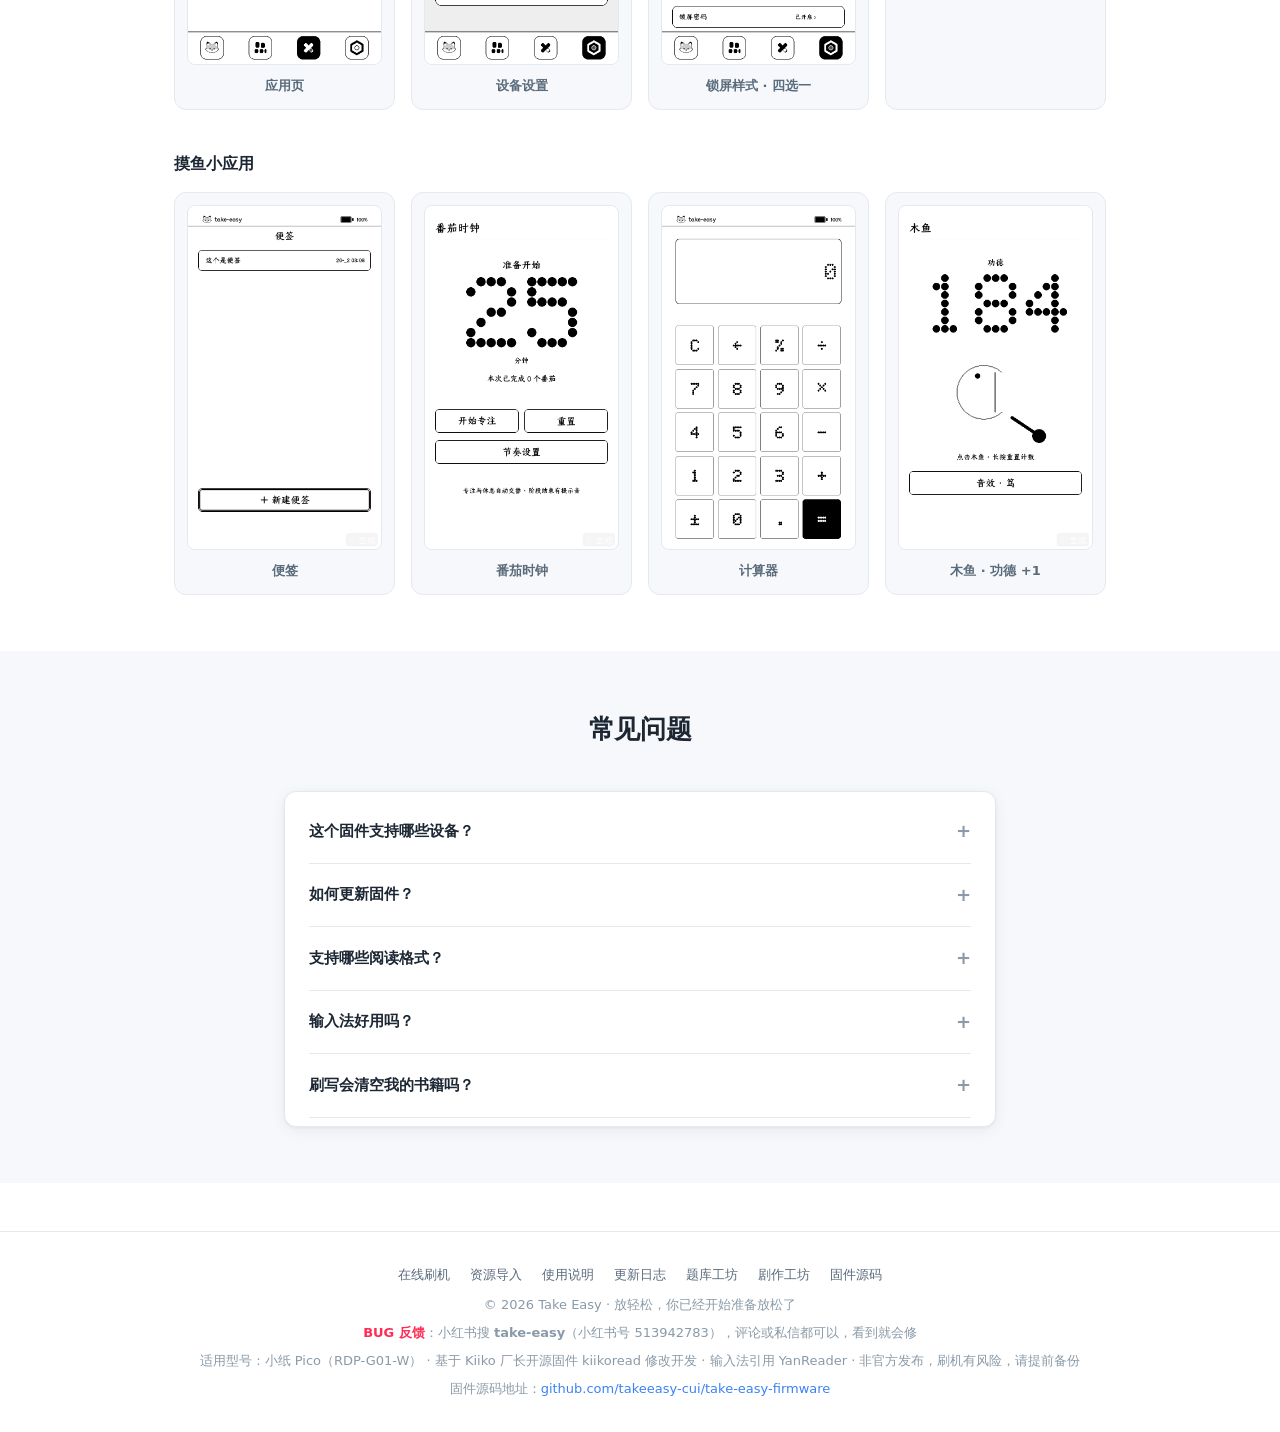
==== commit 6b21d578: "资源导入入口上线：安装页资源标签实装（五包下载+USB读卡/读卡器双导入指引），首页/导航/页脚加资源导入按钮（install/#res 深链接直达）" ====
--- a/index.html
+++ b/index.html
@@ -8,7 +8,7 @@
   <link rel="icon" type="image/png" href="assets/icons/fox-32.png" />
   <link rel="stylesheet" href="assets/css/style.css?v=1.0.1" />
   <script src="./installer-bridge.js?v=1.0.1"></script>
-  <script src="./flasher-integrity.js?v=20261030" defer></script>
+  <script src="./flasher-integrity.js?v=20261031" defer></script>
   <script type="module" src="./vendor/web/install-button.js"></script>
 </head>
 <body>
@@ -23,6 +23,7 @@
         <a href="changelog/">更新日志</a>
         <a class="btn btn-ghost" href="quiz/">题库工坊</a>
         <a class="btn btn-ghost" href="workshop/">剧作工坊</a>
+        <a class="btn btn-ghost" href="install/#res">资源导入</a>
         <a class="btn btn-primary" href="#flash">在线刷机</a>
       </div>
     </div>
@@ -37,6 +38,7 @@
       <p class="sub">放轻松，你已经开始准备放松了。</p>
       <div class="cta">
         <a class="btn btn-primary btn-lg" href="#flash">在线刷机</a>
+        <a class="btn btn-ghost btn-lg" href="install/#res">资源导入</a>
         <a class="btn btn-ghost btn-lg" href="docs/">查看使用说明</a>
       </div>
       <p class="meta">适用型号：小纸 Pico（RDP-G01-W） · 基于 ESP32-S3 · 网页直连烧录</p>
@@ -254,6 +256,7 @@
   <footer class="footer">
     <div class="links">
       <a href="install/">在线刷机</a>
+      <a href="install/#res">资源导入</a>
       <a href="docs/">使用说明</a>
       <a href="changelog/">更新日志</a>
       <a href="quiz/">题库工坊</a>
